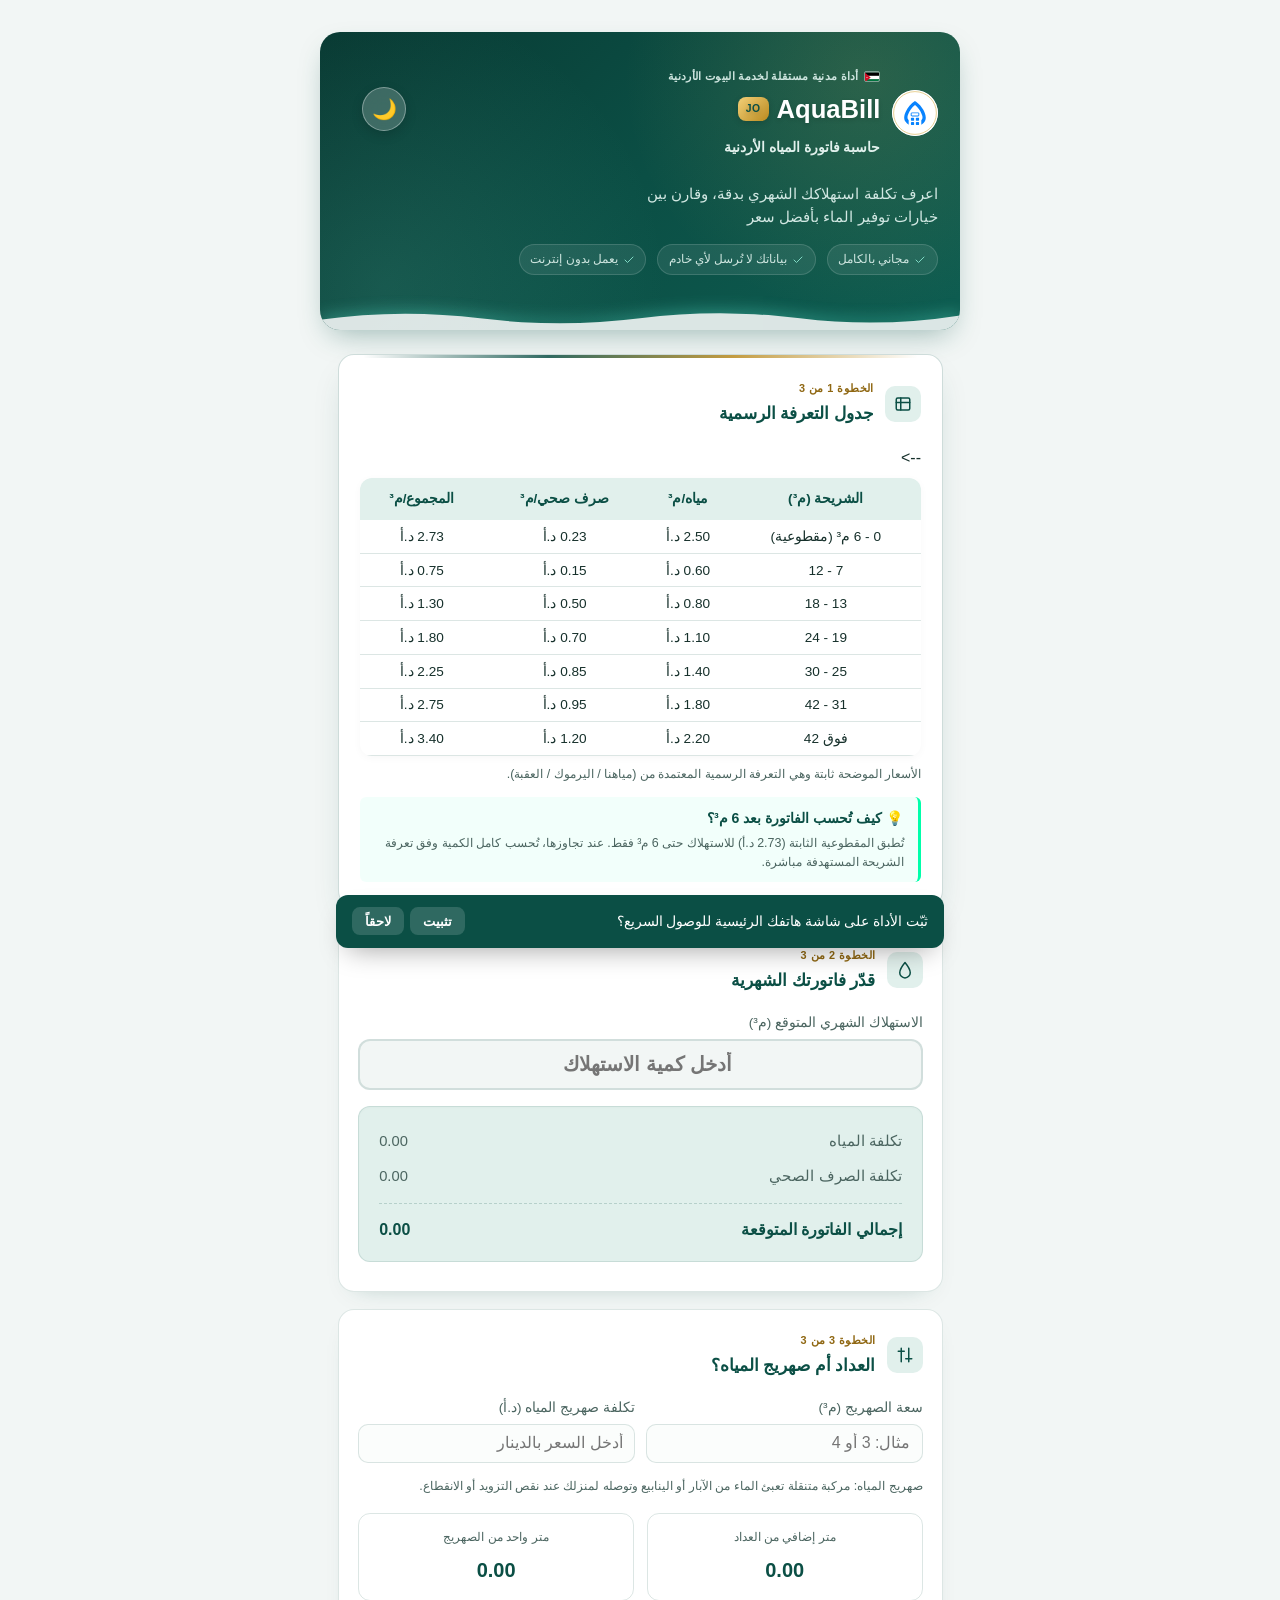
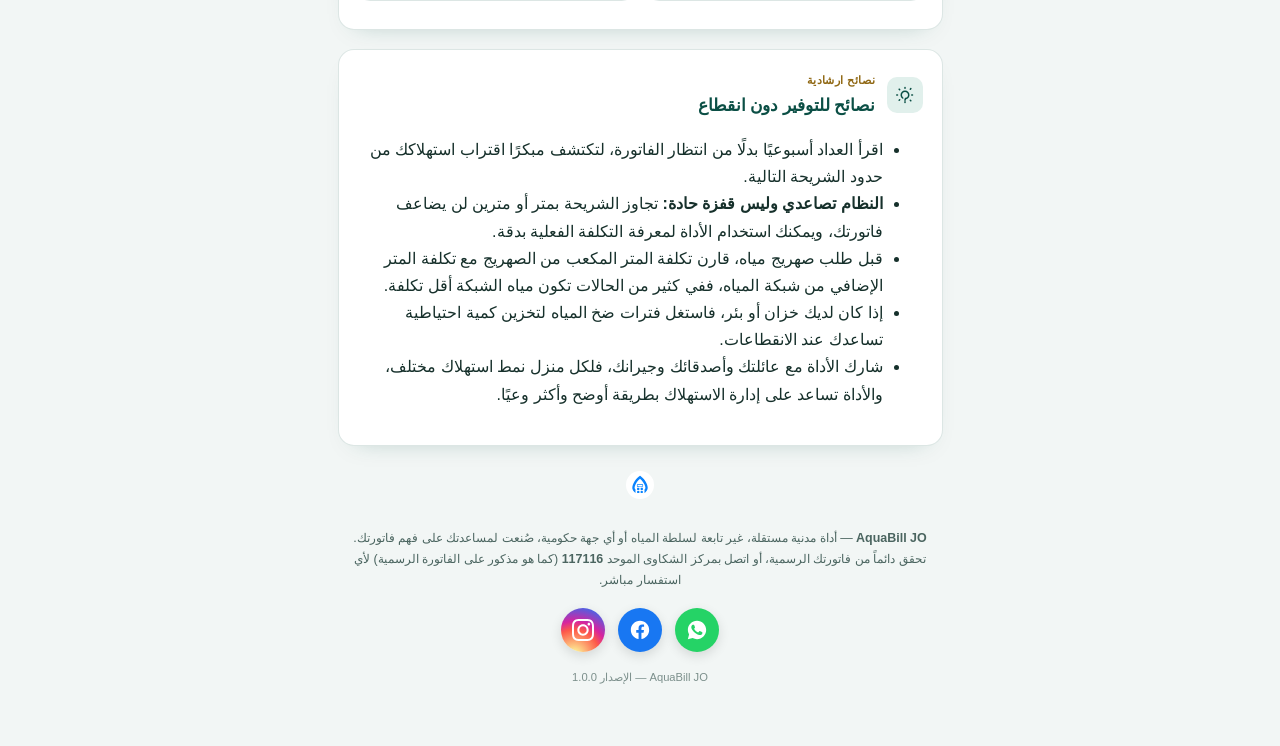
==== index.html @ 8050d197 "Update index.html" ====
<!DOCTYPE html>
<html lang="ar-JO" dir="rtl">
<head>

  <!-- ===================== الترميز والعرض الأساسي ===================== -->
  <meta charset="UTF-8">
  <meta name="viewport" content="width=device-width, initial-scale=1.0, viewport-fit=cover">
  <meta name="robots" content="index, follow">
  <meta name="author" content="Ahmad Albetar">
  <meta name="application-name" content="AquaBill JO">

  <!-- ============================================================
       رؤوس أمان عبر Meta (أقصى ما يمكن تطبيقه على استضافة ثابتة بلا خادم
       مثل GitHub Pages، التي لا تدعم رؤوس HTTP مخصصة إطلاقاً).
       ⚠️ ملاحظة صادقة: X-Frame-Options وX-Content-Type-Options وStrict-
       Transport-Security لا يمكن ضبطها إطلاقاً عبر وسم Meta بأي متصفح —
       تتجاهلها المتصفحات كلياً إن وُضعت هنا، وتتطلب رأس HTTP حقيقي من
       الخادم. راجعوا SECURITY.md لبديل Netlify (ملف _headers) إن أردتم
       هذه الحماية الإضافية. -->
  <meta http-equiv="Content-Security-Policy" content="default-src 'self'; script-src 'self' 'unsafe-inline'; style-src 'self' 'unsafe-inline' https://fonts.googleapis.com; font-src https://fonts.gstatic.com; img-src 'self' data:; connect-src 'self'; base-uri 'self'; form-action 'self'; object-src 'none';">
  <meta name="referrer" content="strict-origin-when-cross-origin">

  <!-- ملف الإعدادات المركزي (اسم التطبيق، الإصدار، جدول التعرفة، مفاتيح التخزين).
       يُحمَّل مبكراً وبشكل غير مؤجل (بدون defer) لأنه صغير جداً، ولأن سكربت
       منع الوميض أدناه يحتاجه فوراً قبل رسم الصفحة. -->
  <script src="config.js"></script>

  <!-- تطبيق فوري للوضع الفاتح/الداكن المحفوظ مسبقاً (إن وُجد) قبل رسم الصفحة،
       لتفادي "وميض" ظهور الوضع الافتراضي ثم تبديله. لا علاقة له بالحسابات. -->
  <script>
    (function () {
      try {
        var raw = localStorage.getItem(APP_CONFIG.storageKeys.settings);
        var settings = raw ? JSON.parse(raw) : null;
        if (settings && (settings.theme === 'dark' || settings.theme === 'light')) {
          document.documentElement.setAttribute('data-theme', settings.theme);
        }
      } catch (e) { /* يُتجاهل بصمت — لن يمنع عرض الصفحة بالوضع الافتراضي */ }
    })();
  </script>

  <!-- ===================== العنوان والوصف ===================== -->
  <title>AquaBill JO — حاسبة فاتورة المياه الأردنية</title>
  <meta name="description" content="AquaBill JO: أداة مستقلة لحساب فاتورة المياه الأردنية بدقة، ومقارنة العداد بصهريج المياه، مع نصائح لتوفير المال دون انقطاع.">

  <!-- ============================================================
       ✅ رابط الموقع مضبوط على: https://ahmad-albetar.github.io/AquaBill-JO/
       (Canonical وOpen Graph وTwitter Card وJSON-LD — 5 مواضع، كلها محدَّثة).
       إن غيّرتم اسم المستودع على GitHub مستقبلاً، حدّثوا هذا الرابط بكل
       المواضع الخمسة ليطابق الرابط الفعلي الجديد.
       ============================================================ -->

  <!-- ===================== رابط أساسي (Canonical) ===================== -->
  <link rel="canonical" href="https://ahmad-albetar.github.io/AquaBill-JO/">

  <!-- ===================== Open Graph (فيسبوك / واتساب / تيليجرام) ===================== -->
  <meta property="og:type" content="website">
  <meta property="og:site_name" content="AquaBill JO">
  <meta property="og:title" content="AquaBill JO — حاسبة فاتورة المياه الأردنية">
  <meta property="og:description" content="احسب فاتورة المياه بدقة، وقارن العداد بصهريج المياه، بأداة مجانية ومستقلة تعمل من هاتفك مباشرة.">
  <meta property="og:url" content="https://ahmad-albetar.github.io/AquaBill-JO/">
  <meta property="og:image" content="https://ahmad-albetar.github.io/AquaBill-JO/images/og-image.png">
  <meta property="og:image:width" content="1200">
  <meta property="og:image:height" content="630">
  <meta property="og:locale" content="ar_AR">

  <!-- ===================== Twitter Card ===================== -->
  <meta name="twitter:card" content="summary_large_image">
  <meta name="twitter:title" content="AquaBill JO — حاسبة فاتورة المياه الأردنية">
  <meta name="twitter:description" content="احسب فاتورة المياه بدقة، وقارن العداد بصهريج المياه، بأداة مجانية ومستقلة تعمل من هاتفك مباشرة.">
  <meta name="twitter:image" content="https://ahmad-albetar.github.io/AquaBill-JO/images/og-image.png">

  <!-- ===================== أيقونات المتصفح (Favicon) ===================== -->
  <link rel="icon" type="image/x-icon" href="favicon.ico">
  <link rel="icon" type="image/svg+xml" href="images/favicon.svg">
  <link rel="icon" type="image/png" sizes="32x32" href="images/favicon-32.png">
  <link rel="icon" type="image/png" sizes="16x16" href="images/favicon-16.png">
  <link rel="apple-touch-icon" sizes="180x180" href="images/apple-touch-icon.png">

  <!-- ===================== إعدادات تطبيق الويب التقدمي (PWA) ===================== -->
  <link rel="manifest" href="manifest.webmanifest">
  <meta name="theme-color" content="#0B4F45">
  <meta name="mobile-web-app-capable" content="yes">
  <meta name="apple-mobile-web-app-capable" content="yes">
  <meta name="apple-mobile-web-app-status-bar-style" content="black-translucent">
  <meta name="apple-mobile-web-app-title" content="AquaBill JO">

  <!-- ===================== الخطوط (Google Fonts: Tajawal) ===================== -->
  <link rel="preconnect" href="https://fonts.googleapis.com">
  <link rel="preconnect" href="https://fonts.gstatic.com" crossorigin>
  <link href="https://fonts.googleapis.com/css2?family=Tajawal:wght@400;500;700;900&display=swap" rel="stylesheet">

  <!-- ===================== ملف الأنماط ===================== -->
  <link rel="stylesheet" href="style.css">

  <!-- ===================== بيانات منظّمة (JSON-LD) لمحركات البحث ===================== -->
  <script type="application/ld+json">
  {
    "@context": "https://schema.org",
    "@type": "WebApplication",
    "name": "AquaBill JO",
    "alternateName": "حاسبة فاتورة المياه الأردنية",
    "description": "أداة مدنية مستقلة تساعدك على حساب فاتورة المياه الأردنية بدقة حسب نظام الشرائح الرسمي، ومقارنة العداد بصهريج المياه.",
    "applicationCategory": "UtilitiesApplication",
    "operatingSystem": "Any (Web/PWA)",
    "url": "https://ahmad-albetar.github.io/AquaBill-JO/",
    "inLanguage": "ar",
    "isAccessibleForFree": true,
    "offers": {
      "@type": "Offer",
      "price": "0",
      "priceCurrency": "JOD"
    }
  }
  </script>
</head>
<body>
<a class="skip-link" href="#mainContent">تخطَّ إلى المحتوى الرئيسي</a>
<!-- شريط تقدّم رفيع يعكس موضعك الحالي بالصفحة أثناء التمرير صعوداً ونزولاً -->
<div class="scroll-progress" id="scrollProgress" aria-hidden="true"></div>
<div class="wrap">

  <!-- ===================== الترويسة: الشعار والعنوان ===================== -->
  <header>
    <div class="brandrow">
      <!-- الشعار كـ SVG مضمّن (نفس التصميم متوفر كملف صورة بـ images/logo.png لأي استخدام خارج الصفحة).
           svg متداخل يحافظ على النسب الأصلية للشعار الجديد (قطرة + آلة حاسبة) بدقة كاملة. -->
<svg class="logomark" style="background-color: #ffffff !important; border-radius: 50%;" viewBox="0 0 512 512" xmlns="http://www.w3.org/2000/svg" role="img" aria-label="شعار AquaBill JO">      <circle cx="256" cy="256" r="256" fill="#fff"/>
      <circle cx="256" cy="256" r="238" fill="#fff" stroke="#D4A93B" stroke-width="6"/>
        <svg x="106" y="106" width="300" height="300" viewBox="-138 64 700 700" preserveAspectRatio="xMidYMid meet">
          <path fill="#0883fe" d="M211.05026,99.50412c4.71069,0.5799 32.49468,21.3064 38.22433,25.67192c73.44513,55.63467 134.27863,126.18777 178.50469,207.01902c30.86755,55.26016 62.38061,132.37088 63.94906,196.37863c0.37878,20.25116 -2.2033,40.44897 -7.66087,59.94791c-12.48893,43.58054 -39.30731,77.03016 -73.10903,106.27057c-10.21627,8.83454 -23.72416,19.55763 -35.54089,26.09817c0.55483,-12.11015 0.11737,-28.36549 0.12804,-40.82241l0.016,-79.0094c33.75371,-36.4905 38.26701,-68.57439 25.10055,-116.51885c-23.18,-84.39815 -72.89564,-163.86794 -131.92595,-227.90557c-16.25001,-17.63067 -37.04532,-33.89775 -56.13882,-48.47795c-1.24836,-0.16858 -5.66563,3.17265 -6.81796,4.03369c-76.16324,57.16204 -132.13828,140.97976 -167.54367,228.50787c-17.8302,44.08202 -35.40592,99.23388 -5.4357,141.89149c4.63973,6.60457 10.13358,11.97678 14.77812,18.36262l0.41292,0.5815l-0.02134,118.97823c-34.19971,-20.67261 -64.31397,-49.87568 -86.03649,-83.3093c-55.41861,-85.29921 -25.10962,-185.77611 15.97206,-270.40953c51.49855,-106.09132 132.74699,-203.83251 233.14494,-267.28863z M132.49753,398.57203c7.68328,-0.41185 20.72436,0.20112 28.87871,0.24114l60.8239,0.06242c13.11311,-0.01921 26.49829,-0.14884 39.62207,-0.17658c25.8421,-0.05442 61.59105,-6.21939 61.87914,31.03186c0.05335,6.8217 0.18139,13.77836 0.06402,20.623c-0.2454,14.53752 2.35801,31.6411 -8.50911,43.21777c-6.6099,6.93533 -15.071,8.38108 -24.10827,8.42376c-10.00288,0.38945 -22.25707,-0.00533 -32.52669,-0.02667h-64.21367l-40.54767,0.24007c-13.77943,0.10136 -31.87317,2.05926 -43.17455,-7.39946c-12.60043,-10.86713 -10.25788,-29.44847 -10.35338,-44.16737c-0.17712,-27.46604 -2.47111,-50.16963 32.16552,-52.06991zM190.71908,478.36192l72.08474,-0.09603c9.90685,-0.05335 19.84571,0.18139 29.73655,-0.09603c8.11967,-0.2294 8.14634,-9.46939 8.07166,-15.40176l-0.3521,-21.67557c-0.04268,-5.65549 1.13633,-12.72793 -2.52873,-17.39007c-6.1511,-3.2484 -55.55198,-1.63674 -64.95735,-1.61433l-62.73218,0.18139c-7.69021,0.00373 -38.06215,-0.64765 -43.63975,1.18541c-1.29317,1.66608 -1.73917,3.28788 -2.01978,5.37221c-1.155,8.58434 -0.07309,18.31514 -0.03734,27.02164c0.02081,4.94009 -0.5687,10.11491 -0.06882,15.00698c0.18085,1.76584 0.5703,4.08651 2.12541,5.16949c5.30233,3.69173 53.88964,2.31533 64.3177,2.33667z M258.82401,534.60743c8.14634,-0.31476 17.53571,0.29342 25.81543,0.37878c6.09242,0.05868 13.54523,0.13871 19.52562,0.96028c2.82748,0.38945 5.48958,1.55778 7.57551,3.50501c4.89207,4.58265 5.5536,8.88789 5.68697,15.34308c0.18139,8.81854 0.24007,17.78112 0.16005,26.61566c-0.41612,7.01535 0.73621,14.87361 -0.85891,21.76093c-2.67277,11.52332 -13.27849,12.92105 -22.80656,13.10777l-29.3151,-0.12804c-5.45757,-0.02134 -11.73138,0.28275 -17.03423,-0.57083c-6.7166,-1.20568 -12.56895,-7.78891 -12.82502,-14.64955c-0.60284,-15.95659 -0.94961,-32.67607 0.02667,-48.58998c0.90159,-14.59086 11.60334,-17.02356 24.04959,-17.7331z M251.21649,647.64262c15.63116,-1.02963 34.93272,-0.24007 50.60656,0.30409c20.74197,1.4991 15.7432,30.36073 16.13798,44.50347c0.48014,17.18895 1.92589,33.70036 -19.07749,35.87165c-4.88674,0.26674 -11.1392,-0.02134 -16.24467,0.03734c-11.1392,-0.03201 -45.96522,3.9478 -47.65104,-13.40119c-1.31238,-13.48655 -1.0403,-39.07257 0.1067,-53.43404c0.61884,-7.7729 8.75985,-12.83036 16.12197,-13.88133z M150.90763,535.21027c18.92011,-0.90693 38.91893,-2.83281 38.35397,22.56649c-0.50788,14.27611 1.05524,31.47572 -0.73034,45.40506c-1.78878,13.95068 -23.04503,13.5559 -33.13327,12.93706c-3.61597,-0.22406 -7.37599,-0.05335 -10.94128,-0.08536c-8.1234,0.05868 -27.98458,1.48843 -33.07672,-4.73203c-8.76732,-12.63297 -4.19641,-34.72999 -5.32313,-48.96875c-2.65143,-33.50831 21.43763,-26.46095 44.85077,-27.12247z M123.79316,647.71731c14.60954,-1.29637 33.29811,-0.05335 48.03675,0.04268c20.16847,0.33076 18.28366,22.85458 17.51864,37.16803c-0.96508,18.05853 5.94304,38.83251 -16.8139,43.08439c-11.04478,0.15471 -22.09062,0.21873 -33.13647,0.19206c-23.08504,0.00533 -33.88815,0.58684 -32.91294,-27.75732c0.12003,-11.85941 -0.55109,-23.80418 0.3537,-35.64225c0.80396,-10.50969 6.78969,-15.49779 16.95421,-17.08758z"/>
        </svg>
      </svg>
      <div class="brandtext">
        <div class="eyebrow">
          <!-- شريحة صغيرة بألوان العلم الأردني (تصميمي وليس شعاراً رسمياً) لتوضيح الهوية دون انتحال صفة حكومية -->
          <span class="flagchip" aria-hidden="true">
            <svg viewBox="0 0 16 11" width="16" height="11">
              <rect width="16" height="11" fill="#fff"/>
              <rect width="16" height="3.67" y="0" fill="#000"/>
              <rect width="16" height="3.67" y="3.67" fill="#fff"/>
              <rect width="16" height="3.67" y="7.33" fill="#00733E"/>
              <path d="M0 0 L6.5 5.5 L0 11 Z" fill="#CE1126"/>
              <!-- النجمة السباعية (7 رؤوس) داخل المثلث الأحمر -->
              <g transform="translate(2.3,5.5) scale(0.052)">
                <path fill="#fff" d="M0.0,-19.0 L3.5,-7.2 L14.9,-11.8 L7.8,-1.8 L18.5,4.2 L6.3,5.0 L8.2,17.1 L0.0,8.0 L-8.2,17.1 L-6.3,5.0 L-18.5,4.2 L-7.8,-1.8 L-14.9,-11.8 L-3.5,-7.2 Z"/>
              </g>
            </svg>
          </span>
          أداة مدنية مستقلة لخدمة البيوت الأردنية
        </div>
        <h1>AquaBill <span class="jo-badge">JO</span></h1>
        <div class="brand-tagline-ar">حاسبة فاتورة المياه الأردنية</div>
      </div>

      <!-- زر تبديل الوضع الفاتح/الداكن يدوياً؛ منطق الحفظ والتبديل في script.js -->
    <button type="button" class="btn-theme-toggle" id="themeToggle" onclick="toggleTheme()" aria-label="تبديل الوضع">
  <span class="theme-icon">🌙</span>
</button>
    </div>
    <p>اعرف تكلفة استهلاكك الشهري بدقة، وقارن بين خيارات توفير الماء بأفضل سعر</p>

    <!-- شارات ثقة قصيرة: تعزّز مصداقية أداة مستقلة (لا جهة رسمية خلفها) بحقائق فعلية بدل شعارات -->
    <ul class="trust-badges">
      <li><svg viewBox="0 0 24 24" fill="none" stroke="currentColor" stroke-width="2" stroke-linecap="round" stroke-linejoin="round"><path d="M20 6L9 17l-5-5"/></svg>مجاني بالكامل</li>
      <li><svg viewBox="0 0 24 24" fill="none" stroke="currentColor" stroke-width="2" stroke-linecap="round" stroke-linejoin="round"><path d="M20 6L9 17l-5-5"/></svg>بياناتك لا تُرسل لأي خادم</li>
      <li><svg viewBox="0 0 24 24" fill="none" stroke="currentColor" stroke-width="2" stroke-linecap="round" stroke-linejoin="round"><path d="M20 6L9 17l-5-5"/></svg>يعمل بدون إنترنت</li>
    </ul>

    <!-- موجة SVG فاصلة تصل بصرياً بين الترويسة وخلفية الصفحة -->
    <svg class="wave" viewBox="0 0 640 34" preserveAspectRatio="none" xmlns="http://www.w3.org/2000/svg">
      <path d="M0 18 Q 80 2 160 16 T 320 16 T 480 16 T 640 12 V34 H0 Z" fill="#F2F6F5"/>
    </svg>
  </header>




  
  <!-- ===================== المحتوى الرئيسي: 4 خطوات ===================== -->
  <main id="mainContent">




<!-- ---------- الخطوة 1: جدول التعرفة الرسمي ---------- -->
    <!-- <div class="card fade-in">
      <h2>
        <span class="icn">
          <svg viewBox="0 0 24 24" fill="none" stroke="currentColor" stroke-width="2" stroke-linecap="round" stroke-linejoin="round"><rect x="3" y="4" width="18" height="16" rx="2"/><path d="M3 10h18M9 4v16"/></svg>
        </span>
        <span class="titlewrap">
          <span class="eyebrow2">الخطوة 1 من 3</span>
          <span class="titletext">جدول التعرفة الرسمية</span>
        </span>
      </h2>
      
      <table class="tariff" id="tariffTable">
        <thead>
          <tr>
            <th scope="col">الشريحة (م³)</th>
            <th scope="col">مياه/م³</th>
            <th scope="col">صرف صحي/م³</th>
          </tr>
        </thead>
        <tbody>
          <tr><td>0-6 (مقطوعية)</td><td>2.50 د</td><td>0.23 د</td></tr>
          <tr><td>7-12</td><td>0.60 د</td><td>0.15 د</td></tr>
          <tr><td>13-18</td><td>0.80 د</td><td>0.50 د</td></tr>
          <tr><td>19-24</td><td>1.10 د</td><td>0.70 د</td></tr>
          <tr><td>25-30</td><td>1.40 د</td><td>0.85 د</td></tr>
          <tr><td>31-42</td><td>1.80 د</td><td>0.95 د</td></tr>
          <tr><td>فوق 42</td><td>2.20 د</td><td>1.20 د</td></tr>
        </tbody>
      </table>
      
      <p class="hint">الأسعار الموضحة ثابتة وهي التعرفة الرسمية المعتمدة من (مياهنا / اليرموك / العقبة).</p> -->
      <!-- صندوق التلميح الإرشادي بعد إزالة التعليقات وإسناد الكلاس الصح -->
      <!-- <div class="hint-box">
        <strong>💡 كيف تُحسب الفاتورة بعد 6 م³؟</strong>
        <p class="hint">
          تُطبق المقطوعية الثابتة (2.73 د.أ) للاستهلاك حتى 6 م³ فقط. عند تجاوزها، تُحسب كامل الكمية وفق تعرفة الشريحة المستهدفة مباشرة.
        </p>
      </div>
    </div>
     -->
    <!-- ---------- الخطوة 1: جدول التعرفة الرسمي ---------- -->
 <div class="card fade-in"> 
  <h2>
    <span class="icn">
      <svg viewBox="0 0 24 24" fill="none" stroke="currentColor" stroke-width="2" stroke-linecap="round" stroke-linejoin="round"><rect x="3" y="4" width="18" height="16" rx="2"/><path d="M3 10h18M9 4v16"/></svg>
    </span>
    <span class="titlewrap">
      <span class="eyebrow2">الخطوة 1 من 3</span>
      <span class="titletext">جدول التعرفة الرسمية</span>
    </span>
  </h2> -->
<table class="tariff" id="tariffTable">
  <thead>
    <tr>
      <th scope="col">الشريحة (م³)</th>
      <th scope="col">مياه/م³</th>
      <th scope="col">صرف صحي/م³</th>
      <th scope="col">المجموع/م³</th>
    </tr>
  </thead>
  <tbody>
    <tr>
      <td>0 - 6 م³ (مقطوعية)</td>
      <td>2.50 د.أ</td>
      <td>0.23 د.أ</td>
      <td>2.73 د.أ</td>
    </tr>
    <tr>
      <td>7 - 12</td>
      <td>0.60 د.أ</td>
      <td>0.15 د.أ</td>
      <td>0.75 د.أ</td>
    </tr>
    <tr>
      <td>13 - 18</td>
      <td>0.80 د.أ</td>
      <td>0.50 د.أ</td>
      <td>1.30 د.أ</td>
    </tr>
    <tr>
      <td>19 - 24</td>
      <td>1.10 د.أ</td>
      <td>0.70 د.أ</td>
      <td>1.80 د.أ</td>
    </tr>
    <tr>
      <td>25 - 30</td>
      <td>1.40 د.أ</td>
      <td>0.85 د.أ</td>
      <td>2.25 د.أ</td>
    </tr>
    <tr>
      <td>31 - 42</td>
      <td>1.80 د.أ</td>
      <td>0.95 د.أ</td>
      <td>2.75 د.أ</td>
    </tr>
    <tr>
      <td>فوق 42</td>
      <td>2.20 د.أ</td>
      <td>1.20 د.أ</td>
      <td>3.40 د.أ</td>
    </tr>
  </tbody>
</table> 
  <!-- <table class="tariff" id="tariffTable">
    <thead>
      <tr>
        <th scope="col">الشريحة (م³)</th>
        <th scope="col">مياه/م³</th>
        <th scope="col">صرف صحي/م³</th>
      </tr>
    </thead>
    <tbody>
      <tr><td>0-6 (مقطوعية)</td><td>2.50 د</td><td>0.23 د</td></tr>
      <tr><td>7-12</td><td>0.60 د</td><td>0.15 د</td></tr>
      <tr><td>13-18</td><td>0.80 د</td><td>0.50 د</td></tr>
      <tr><td>19-24</td><td>1.10 د</td><td>0.70 د</td></tr>
      <tr><td>25-30</td><td>1.40 د</td><td>0.85 د</td></tr>
      <tr><td>31-42</td><td>1.80 د</td><td>0.95 د</td></tr>
      <tr><td>فوق 42</td><td>2.20 د</td><td>1.20 د</td></tr>
    <!-- </tbody>
  </table> -->
   <p class="hint">الأسعار الموضحة ثابتة وهي التعرفة الرسمية المعتمدة من (مياهنا / اليرموك / العقبة).</p> 
      <div class="hint-box" style="background: rgba(0,255,170,0.05); border-right: 3px solid #00ffaa; padding: 10px 14px; border-radius: 6px; margin-top: 12px; font-size: 0.88rem;"> 
  <strong>💡 كيف تُحسب الفاتورة بعد 6 م³؟</strong>
  <p class="hint"> تُطبق المقطوعية الثابتة (2.73 د.أ) للاستهلاك حتى 6 م³ فقط. عند تجاوزها، تُحسب كامل الكمية وفق تعرفة الشريحة المستهدفة مباشرة.
  </p> 
</div>
      </div>






    <!-- ---------- الخطوة 2: حاسبة الفاتورة الشهرية ---------- -->
    <div class="card fade-in">
      <h2>
        <span class="icn">
          <svg viewBox="0 0 24 24" fill="none" stroke="currentColor" stroke-width="2" stroke-linecap="round" stroke-linejoin="round"><path d="M12 2C12 2 5 10.5 5 15.5A7 7 0 0019 15.5C19 10.5 12 2 12 2Z"/></svg>
        </span>
        <span class="titlewrap">
          <span class="eyebrow2">الخطوة 2 من 3</span>
          <span class="titletext">قدّر فاتورتك الشهرية</span>
        </span>
      </h2>
    <label for="consumption">الاستهلاك الشهري المتوقع (م³)</label>
      <input type="number" 
       id="consumption" 
       min="0" 
       max="500" 
       step="0.5" 
       placeholder="أدخل كمية الاستهلاك" 
       inputmode="decimal" 
       onkeydown="if(['-', 'e', 'E', '+'].includes(event.key)) event.preventDefault();"
       oninput="calcAll()">
<!-- <input type="number" id="consumption" min="0" step="0.5" placeholder="أدخل كمية الاستهلاك" inputmode="decimal" oninput="calcAll()"> -->
<div id="consumption-warning" class="warning-badge" role="alert">
  <span class="warning-icon">⚠️</span>
  هذا رقم كبير جداً للإستهلاك خلال الشهر
</div>
<div class="result" aria-live="polite">
  <!-- 🔴 1. التعديل هنا: استبدال 2.50 د بـ - -->
  <div class="line"><span>تكلفة المياه</span><span id="waterOut">0.00</span></div>
  <!-- 🔴 2. التعديل هنا: استبدال 0.23 د بـ - -->
  <div class="line"><span>تكلفة الصرف الصحي</span><span id="sewageOut">0.00</span></div>
  <div class="total">
    <span>إجمالي الفاتورة المتوقعة</span>
    <div>
      <!-- 🔴 3. التعديل هنا: استبدال 2.73 د.أ بـ - -->
      <span id="totalOut">0.00</span>
      <!-- 🔴 4. التعديل هنا: إضافة style="display: none;" لملاحظة المقطوعية لإخفائها افتراضياً -->
      <small id="flatFeeHint" style="display: none; font-size: 0.8em; opacity: 0.85; margin-right: 4px;">(رسوم المقطوعية)</small>
    </div>
  </div>
</div>
      <div id="statusBadge" role="status" aria-live="polite"></div>
<p class="hint" id="marginalHint"></p>
</div>



    
    <!-- ---------- الخطوة 3: مقارنة العداد بصهريج المياه ---------- -->
    <div class="card fade-in">
      <h2>
        <span class="icn">
          <svg viewBox="0 0 24 24" fill="none" stroke="currentColor" stroke-width="2" stroke-linecap="round" stroke-linejoin="round"><path d="M7 3v18M17 3v18M3 7h8M13 17h8"/></svg>
        </span>
        <span class="titlewrap">
          <span class="eyebrow2">الخطوة 3 من 3</span>
          <span class="titletext">العداد أم صهريج المياه؟</span>
        </span>
      </h2>
      <div class="row">
            <div>
          <label for="tankerQty">سعة الصهريج (م³)</label>
              <input type="number" 
       id="tankerQty" 
       min="1" 
       max="100" 
       step="0.5" 
       placeholder="مثال: 3 أو 4" 
       inputmode="decimal" 
       onkeydown="if(['-', 'e', 'E', '+'].includes(event.key)) event.preventDefault();" 
       oninput="calcAll()">
          <!-- <input type="number" id="tankerQty" min="1" step="0.5" placeholder="مثال: 3 أو 4" inputmode="decimal" oninput="calcAll()"> -->
            </div>
     <div>
          <label for="tankerPrice">تكلفة صهريج المياه (د.أ)</label>
       <input type="number" 
       id="tankerPrice" 
       min="0" 
       max="500" 
       step="0.5" 
       placeholder="أدخل السعر بالدينار" 
       inputmode="decimal" 
       onkeydown="if(['-', 'e', 'E', '+'].includes(event.key)) event.preventDefault();" 
       oninput="calcAll()">
          <!-- <input type="number" id="tankerPrice" min="0" step="0.5" placeholder="أدخل السعر بالدينار" inputmode="decimal" oninput="calcAll()"> -->
     </div>
      </div>
      <p class="hint">صهريج المياه: مركبة متنقلة تعبئ الماء من الآبار أو الينابيع وتوصله لمنزلك عند نقص التزويد أو الانقطاع.</p>
      <div class="compare">
        <div class="box" id="boxNetwork">
          <div class="lbl">متر إضافي من العداد</div>
          <div class="val" id="networkMarginal">0.00</div>
        </div>
        <div class="box" id="boxTanker">
          <div class="lbl">متر واحد من الصهريج</div>
          <div class="val" id="tankerMarginal">0.00</div>
        </div>
      </div>
      <p class="hint" id="recommendHint"></p>
    </div>


    
    
   <!-- ---------- نصائح للتوفير دون انقطاع ---------- -->
<div class="card fade-in">
  <h2>
    <span class="icn">
      <svg viewBox="0 0 24 24" fill="none" stroke="currentColor" stroke-width="2" stroke-linecap="round" stroke-linejoin="round">
        <path d="M12 2v1" /><path d="M12 21v1" /><path d="M4.22 4.22l.71.71" /><path d="M19.07 19.07l.71.71" /><path d="M1 12h1" /><path d="M21 12h1" /><path d="M4.22 19.07l.71-.71" /><path d="M19.07 4.22l.71-.71" /><path d="M9 16a5 5 0 1 1 6 0 3 3 0 0 0-3 3" />
      </svg>
    </span>
    <span class="titlewrap">
      <span class="eyebrow2">نصائح ارشادية</span>
      <span class="titletext">نصائح للتوفير دون انقطاع</span>
    </span>
  </h2>

  <ul class="tips-list">
    <li> اقرأ العداد أسبوعيًا بدلًا من انتظار الفاتورة، لتكتشف مبكرًا اقتراب استهلاكك من حدود الشريحة التالية.</li>
    <li><strong>النظام تصاعدي وليس قفزة حادة:</strong> تجاوز الشريحة بمتر أو مترين لن يضاعف فاتورتك، ويمكنك استخدام الأداة لمعرفة التكلفة الفعلية بدقة.</li>
    <li> قبل طلب صهريج مياه، قارن تكلفة المتر المكعب من الصهريج مع تكلفة المتر الإضافي من شبكة المياه، ففي كثير من الحالات تكون مياه الشبكة أقل تكلفة.</li>
    <li> إذا كان لديك خزان أو بئر، فاستغل فترات ضخ المياه لتخزين كمية احتياطية تساعدك عند الانقطاعات.</li>
    <li> شارك الأداة مع عائلتك وأصدقائك وجيرانك، فلكل منزل نمط استهلاك مختلف، والأداة تساعد على إدارة الاستهلاك بطريقة أوضح وأكثر وعيًا.</li>
  </ul>
</div>

  </main>

  <!-- ===================== التذييل: إخلاء المسؤولية والمشاركة ===================== -->
  <footer>
    <svg class="footer-logo" width="28" height="28" viewBox="0 0 512 512">
      <circle cx="256" cy="256" r="256" fill="#ffffff"/>
      <svg x="80" y="70" width="352" height="352" viewBox="-138 64 700 700" preserveAspectRatio="xMidYMid meet">
        <path fill="#0883fe" d="M211.05026,99.50412c4.71069,0.5799 32.49468,21.3064 38.22433,25.67192c73.44513,55.63467 134.27863,126.18777 178.50469,207.01902c30.86755,55.26016 62.38061,132.37088 63.94906,196.37863c0.37878,20.25116 -2.2033,40.44897 -7.66087,59.94791c-12.48893,43.58054 -39.30731,77.03016 -73.10903,106.27057c-10.21627,8.83454 -23.72416,19.55763 -35.54089,26.09817c0.55483,-12.11015 0.11737,-28.36549 0.12804,-40.82241l0.016,-79.0094c33.75371,-36.4905 38.26701,-68.57439 25.10055,-116.51885c-23.18,-84.39815 -72.89564,-163.86794 -131.92595,-227.90557c-16.25001,-17.63067 -37.04532,-33.89775 -56.13882,-48.47795c-1.24836,-0.16858 -5.66563,3.17265 -6.81796,4.03369c-76.16324,57.16204 -132.13828,140.97976 -167.54367,228.50787c-17.8302,44.08202 -35.40592,99.23388 -5.4357,141.89149c4.63973,6.60457 10.13358,11.97678 14.77812,18.36262l0.41292,0.5815l-0.02134,118.97823c-34.19971,-20.67261 -64.31397,-49.87568 -86.03649,-83.3093c-55.41861,-85.29921 -25.10962,-185.77611 15.97206,-270.40953c51.49855,-106.09132 132.74699,-203.83251 233.14494,-267.28863z M132.49753,398.57203c7.68328,-0.41185 20.72436,0.20112 28.87871,0.24114l60.8239,0.06242c13.11311,-0.01921 26.49829,-0.14884 39.62207,-0.17658c25.8421,-0.05442 61.59105,-6.21939 61.87914,31.03186c0.05335,6.8217 0.18139,13.77836 0.06402,20.623c-0.2454,14.53752 2.35801,31.6411 -8.50911,43.21777c-6.6099,6.93533 -15.071,8.38108 -24.10827,8.42376c-10.00288,0.38945 -22.25707,-0.00533 -32.52669,-0.02667h-64.21367l-40.54767,0.24007c-13.77943,0.10136 -31.87317,2.05926 -43.17455,-7.39946c-12.60043,-10.86713 -10.25788,-29.44847 -10.35338,-44.16737c-0.17712,-27.46604 -2.47111,-50.16963 32.16552,-52.06991zM190.71908,478.36192l72.08474,-0.09603c9.90685,-0.05335 19.84571,0.18139 29.73655,-0.09603c8.11967,-0.2294 8.14634,-9.46939 8.07166,-15.40176l-0.3521,-21.67557c-0.04268,-5.65549 1.13633,-12.72793 -2.52873,-17.39007c-6.1511,-3.2484 -55.55198,-1.63674 -64.95735,-1.61433l-62.73218,0.18139c-7.69021,0.00373 -38.06215,-0.64765 -43.63975,1.18541c-1.29317,1.66608 -1.73917,3.28788 -2.01978,5.37221c-1.155,8.58434 -0.07309,18.31514 -0.03734,27.02164c0.02081,4.94009 -0.5687,10.11491 -0.06882,15.00698c0.18085,1.76584 0.5703,4.08651 2.12541,5.16949c5.30233,3.69173 53.88964,2.31533 64.3177,2.33667z M258.82401,534.60743c8.14634,-0.31476 17.53571,0.29342 25.81543,0.37878c6.09242,0.05868 13.54523,0.13871 19.52562,0.96028c2.82748,0.38945 5.48958,1.55778 7.57551,3.50501c4.89207,4.58265 5.5536,8.88789 5.68697,15.34308c0.18139,8.81854 0.24007,17.78112 0.16005,26.61566c-0.41612,7.01535 0.73621,14.87361 -0.85891,21.76093c-2.67277,11.52332 -13.27849,12.92105 -22.80656,13.10777l-29.3151,-0.12804c-5.45757,-0.02134 -11.73138,0.28275 -17.03423,-0.57083c-6.7166,-1.20568 -12.56895,-7.78891 -12.82502,-14.64955c-0.60284,-15.95659 -0.94961,-32.67607 0.02667,-48.58998c0.90159,-14.59086 11.60334,-17.02356 24.04959,-17.7331z M251.21649,647.64262c15.63116,-1.02963 34.93272,-0.24007 50.60656,0.30409c20.74197,1.4991 15.7432,30.36073 16.13798,44.50347c0.48014,17.18895 1.92589,33.70036 -19.07749,35.87165c-4.88674,0.26674 -11.1392,-0.02134 -16.24467,0.03734c-11.1392,-0.03201 -45.96522,3.9478 -47.65104,-13.40119c-1.31238,-13.48655 -1.0403,-39.07257 0.1067,-53.43404c0.61884,-7.7729 8.75985,-12.83036 16.12197,-13.88133z M150.90763,535.21027c18.92011,-0.90693 38.91893,-2.83281 38.35397,22.56649c-0.50788,14.27611 1.05524,31.47572 -0.73034,45.40506c-1.78878,13.95068 -23.04503,13.5559 -33.13327,12.93706c-3.61597,-0.22406 -7.37599,-0.05335 -10.94128,-0.08536c-8.1234,0.05868 -27.98458,1.48843 -33.07672,-4.73203c-8.76732,-12.63297 -4.19641,-34.72999 -5.32313,-48.96875c-2.65143,-33.50831 21.43763,-26.46095 44.85077,-27.12247z M123.79316,647.71731c14.60954,-1.29637 33.29811,-0.05335 48.03675,0.04268c20.16847,0.33076 18.28366,22.85458 17.51864,37.16803c-0.96508,18.05853 5.94304,38.83251 -16.8139,43.08439c-11.04478,0.15471 -22.09062,0.21873 -33.13647,0.19206c-23.08504,0.00533 -33.88815,0.58684 -32.91294,-27.75732c0.12003,-11.85941 -0.55109,-23.80418 0.3537,-35.64225c0.80396,-10.50969 6.78969,-15.49779 16.95421,-17.08758z"/>
      </svg>
    </svg>
    <p><strong>AquaBill JO</strong> — أداة مدنية مستقلة، غير تابعة لسلطة المياه أو أي جهة حكومية، صُنعت لمساعدتك على فهم فاتورتك.<br>
    تحقق دائماً من فاتورتك الرسمية، أو اتصل بمركز الشكاوى الموحد <strong>117116</strong> (كما هو مذكور على الفاتورة الرسمية) لأي استفسار مباشر.</p>
   <!-- أزرار مشاركة وسائل التواصل الأنيقة -->
<div class="social-share-group">
  <!-- WhatsApp -->
 <a href="https://api.whatsapp.com/send?text=جرّب هذه الأداة المجانية لحساب فاتورة المياه بدقة: https://ahmad-albetar.github.io/AquaBill-JO/" 
   target="_blank" rel="noopener" class="social-btn whatsapp" title="مشاركة عبر واتساب" aria-label="WhatsApp">
  <svg viewBox="0 0 24 24" fill="currentColor"><path d="M12.012 2c-5.506 0-9.989 4.478-9.99 9.984a9.96 9.96 0 001.333 4.993L2 22l5.233-1.237a9.96 9.96 0 004.779 1.217h.004c5.505 0 9.988-4.478 9.989-9.985 0-2.668-1.037-5.177-2.924-7.063C17.195 3.045 14.685 2 12.012 2zm5.82 14.156c-.244.688-1.427 1.314-1.97 1.391-.518.073-1.181.106-3.8-0.978-2.997-1.239-4.912-4.284-5.061-4.484-.149-.2-1.218-1.62-1.218-3.089 0-1.468.769-2.19 1.042-2.484.273-.294.596-.368.795-.368.199 0 .398.002.571.01.183.008.428-.069.67.511.248.596.845 2.062.919 2.212.075.15.124.324.025.523-.099.199-.149.323-.298.497-.149.174-.313.389-.447.523-.149.149-.304.312-.131.61.174.298.773 1.275 1.659 2.064 1.14 1.015 2.102 1.328 2.399 1.477.298.149.472.124.646-.075.174-.199.745-.869.943-1.167.199-.298.398-.248.67-.149.273.099 1.738.819 2.036.968.298.149.497.223.571.348.074.124.074.72-.17 1.408z"/></svg>
</a>

  <!-- Facebook -->
  <a href="https://www.facebook.com/sharer/sharer.php?u=https://ahmad-albetar.github.io/AquaBill-JO/" 
     target="_blank" rel="noopener" class="social-btn facebook" title="مشاركة عبر فيسبوك" aria-label="Facebook">
    <svg viewBox="0 0 24 24" fill="currentColor"><path d="M22 12c0-5.523-4.477-10-10-10S2 6.477 2 12c0 4.991 3.657 9.128 8.438 9.878v-6.987h-2.54V12h2.54V9.797c0-2.506 1.492-3.89 3.777-3.89 1.094 0 2.238.195 2.238.195v2.46h-1.26c-1.243 0-1.63.771-1.63 1.562V12h2.773l-.443 2.891h-2.33v6.988C18.343 21.128 22 16.991 22 12z"/></svg>
  </a>

  <!-- Instagram -->
  <a href="https://www.instagram.com/" 
     target="_blank" rel="noopener" class="social-btn instagram" title="تابعنا على إنستغرام" aria-label="Instagram">
    <svg viewBox="0 0 24 24" fill="currentColor"><path d="M12 2.163c3.204 0 3.584.012 4.85.07 3.252.148 4.771 1.691 4.919 4.919.058 1.265.069 1.645.069 4.849 0 3.205-.012 3.584-.069 4.849-.149 3.225-1.664 4.771-4.919 4.919-1.266.058-1.644.07-4.85.07-3.204 0-3.584-.012-4.849-.07-3.26-.149-4.771-1.699-4.919-4.92-.058-1.265-.07-1.644-.07-4.849 0-3.204.013-3.583.07-4.849.149-3.227 1.664-4.771 4.919-4.919 1.266-.057 1.645-.069 4.849-.069zm0-2.163c-3.259 0-3.667.014-4.947.072-4.358.2-6.78 2.618-6.98 6.98-.059 1.281-.073 1.689-.073 4.948 0 3.259.014 3.668.072 4.948.2 4.358 2.618 6.78 6.98 6.98 1.281.058 1.689.072 4.948.072 3.259 0 3.668-.014 4.948-.072 4.354-.2 6.782-2.618 6.979-6.98.059-1.28.073-1.689.073-4.948 0-3.259-.014-3.667-.072-4.947-.196-4.354-2.617-6.78-6.979-6.98-1.281-.059-1.69-.073-4.949-.073zm0 5.838c-3.403 0-6.162 2.759-6.162 6.162s2.759 6.163 6.162 6.163 6.162-2.759 6.162-6.163c0-3.403-2.759-6.162-6.162-6.162zm0 10.162c-2.209 0-4-1.79-4-4 0-2.209 1.791-4 4-4s4 1.791 4 4c0 2.21-1.791 4-4 4zm6.406-11.845c-.796 0-1.441.645-1.441 1.44s.645 1.44 1.441 1.44c.795 0 1.439-.645 1.439-1.44s-.644-1.44-1.439-1.44z"/></svg>
  </a>
</div>
    <p class="app-version" id="appVersion"></p>
  </footer>

</div>

<!-- ===================== إشعار تثبيت التطبيق (PWA) ===================== -->
<div class="pwa-toast" id="pwaToast">
  <span>ثبّت الأداة على شاشة هاتفك الرئيسية للوصول السريع؟</span>
  <div class="pwa-toast-actions">
    <button onclick="installApp()">تثبيت</button>
    <button onclick="hideInstallToast()">لاحقاً</button>
  </div>
</div>

<!-- ===================== ملف المنطق ===================== -->
<!-- defer: يحمّل الملف بالتوازي مع تحليل الصفحة وينفّذه بعد اكتمالها، دون حجب العرض.
     ملاحظة: config.js مُحمَّل مسبقاً برأس الصفحة (غير مؤجل) لأن script.js يعتمد عليه. -->
<script src="script.js" defer></script>
</body>
</html>
---- style.css ----
/* ==========================================================================
   AquaBill JO — حاسبة فاتورة المياه الأردنية — ملف الأنماط (Stylesheet)
   ------------------------------------------------------------------------
   الأقسام:
     1. Variables    → متغيرات الألوان والمسافات (نظام تصميم مركزي)
     2. Base         → إعادة الضبط الأساسية وخلفية الصفحة
     3. Typography   → الخطوط والعناوين والنصوص
     4. Layout       → الحاوية الرئيسية، الترويسة، المحتوى، التذييل
     5. Cards        → بطاقات الأقسام الأربعة وعناوينها
     6. Buttons      → أزرار القفل، التصدير/الاستيراد، تبديل الوضع، PWA
     7. Forms        → حقول الإدخال والتسميات
     8. Tables       → جدول التعرفة
     9. Charts       → لا يوجد رسوم بيانية بهذا الإصدار (قسم محجوز للمستقبل)
     10. Responsive  → استجابة الشاشات الأكبر (كمبيوتر/تابلت)
     11. Dark Mode   → قيم الوضع الداكن (تلقائي حسب النظام + تبديل يدوي)
     12. Utilities   → عناصر مساعدة عامة (تلميحات، شارات، مقارنة، وصولية)
     13. Animations  → حركات وانتقالات خفيفة، مع احترام تفضيل تقليل الحركة
   ========================================================================== */


/* ==========================================================================
   1. VARIABLES — نظام الألوان المركزي (الوضع الفاتح الافتراضي)
   ========================================================================== */
:root{
  --bg: #F2F6F5;            /* لون خلفية الصفحة العام */
  --card: #FFFFFF;          /* لون خلفية البطاقات */
  --ink: #16302B;           /* لون النص الأساسي (داكن) */
  --ink-soft: #4B6560;      /* لون النص الثانوي (رمادي مخضر) */
  --teal: #0B4F45;          /* اللون الأساسي للعلامة التجارية (أخضر مزرق) */
  --teal-light: #E1F0EC;    /* درجة فاتحة من التيل للخلفيات الثانوية */
  --gold: #B98A1F;          /* لون ذهبي للتمييز (Accent) — للخلفيات والحدود فقط */
  --gold-text: #8F6712;     /* نسخة أغمق من الذهبي عند استخدامه كنص، لضمان تباين WCAG AA (4.5:1) */
  --gold-light: #FBF1DD;    /* درجة فاتحة من الذهبي */
  --green-bg: #EAF3DE;  --green-ink: #27500A;  /* ألوان شارة "آمن" */
  --amber-bg: #FAEEDA;  --amber-ink: #633806;  /* ألوان شارة "تحذير متوسط" */
  --red-bg:   #FCEBEB;  --red-ink:   #791F1F;  /* ألوان شارة "تحذير مرتفع" */
  --border: rgba(11, 79, 69, 0.14);            /* لون الحدود الخفيفة */

  /* لون العناوين والقيم الكبيرة (الفاتورة، الأيقونات) — منفصل عن --teal
     حتى يسهل تفتيحه بالوضع الداكن دون المساس بلون العلامة التجارية الأساسي */
  --accent-strong: var(--teal);

  /* قيم مشتركة لإعادة الاستخدام (نصف قطر الانحناء، الظل) */
  --radius-lg: 16px;
  --radius-md: 12px;
  --radius-sm: 10px;
  --shadow-card: 0 10px 24px -18px rgba(11, 79, 69, 0.35);

  /* مقياس مسافات موحّد (Spacing Scale) لاستخدام قيم متسقة بدل أرقام عشوائية */
  --space-xs: .35rem;
  --space-sm: .6rem;
  --space-md: 1rem;
  --space-lg: 1.3rem;

  /* مدة الانتقالات القياسية بكل الحركات الخفيفة بالواجهة */
  --transition-fast: .15s ease;
  --transition-base: .25s ease;
}


/* ==========================================================================
   2. BASE — إعادة الضبط الأساسية
   ========================================================================== */
*{
  box-sizing: border-box;
}

body{
  margin: 0;
  background: var(--bg);
  color: var(--ink);
  line-height: 1.7;
  transition: background-color .25s ease, color .25s ease;
}


/* ==========================================================================
   3. TYPOGRAPHY — الخطوط والعناوين
   ========================================================================== */
body{
  font-family: 'Tajawal', sans-serif;
}

header h1{
  font-size: 1.42rem;
  font-weight: 900;
  margin: 0;
  position: relative;
  color: #fff;
  display: inline-flex;
  align-items: center;
  gap: .45rem;
}

/* شارة "JO" الذهبية الصغيرة بجانب اسم AquaBill */
header h1 .jo-badge{
  font-size: .6rem;
  font-weight: 900;
  letter-spacing: .04em;
  background: #DDB854;
  color: #0B4F45;
  padding: .15rem .4rem;
  border-radius: 6px;
  position: relative;
  top: -1px;
}

/* السطر العربي الفرعي أسفل اسم العلامة التجارية */
.brand-tagline-ar{
  font-size: .8rem;
  font-weight: 500;
  color: #CFE6E0;
  margin-top: .2rem;
}

header p{
  font-size: .9rem;
  color: #CFE6E0;
  margin: .5rem 0 0;
  max-width: 36ch;
  position: relative;
}

/* شارات الثقة الثلاث تحت وصف الترويسة */
.trust-badges{
  list-style: none;
  display: flex;
  flex-wrap: wrap;
  gap: .5rem .7rem;
  margin: .9rem 0 0;
  padding: 0;
  position: relative;
}
.trust-badges li{
  display: inline-flex;
  align-items: center;
  gap: .3rem;
  font-size: .72rem;
  font-weight: 500;
  color: #CFE6E0;
  background: rgba(255, 255, 255, 0.08);
  border: 1px solid rgba(255, 255, 255, 0.14);
  border-radius: 20px;
  padding: .3rem .65rem;
}
.trust-badges svg{ width: 12px; height: 12px; flex: none; color: #7FD9C4; }

/* عناوين الأقسام الأربعة (خطوة 1 من 4، إلخ) */
h2{
  font-size: 1.02rem;
  font-weight: 700;
  margin: 0 0 1rem;
  color: var(--accent-strong);
  display: flex;
  align-items: center;
  gap: .7rem;
}

h2 .titlewrap{ display: flex; flex-direction: column; gap: .15rem; }
h2 .eyebrow2{ font-size: .68rem; font-weight: 700; letter-spacing: .04em; color: var(--gold-text); }
h2 .titletext{ font-size: 1.04rem; font-weight: 700; color: var(--accent-strong); }

.brandtext .eyebrow{
  font-size: .68rem;
  font-weight: 700;
  letter-spacing: .03em;
  color: #CFE6E0;
  display: flex;
  align-items: center;
  gap: .35rem;
  margin-bottom: .15rem;
}


/* ==========================================================================
   4. LAYOUT — الحاوية الرئيسية، الترويسة، المحتوى، التذييل
   ========================================================================== */

/* الحاوية الرئيسية: تحدد أقصى عرض للمحتوى وتوسطه بالصفحة */
.wrap{
  max-width: 640px;
  margin: 0 auto;
  padding: 0 0 3rem;
}

/* ---------- الترويسة (Header) ---------- */
/* ملاحظة: خلفية الترويسة ثابتة دائماً بلون العلامة التجارية الداكن،
   بغض النظر عن الوضع الفاتح/الداكن العام للصفحة، فلا تتأثر بتبديل الوضع */
/* ---------- الترويسة المحدثة (Header) ---------- */
header {
  background: linear-gradient(135deg, #083932 0%, #0B4F45 50%, #0E5D51 100%);
  color: #fff;
  padding: 2.2rem 1.4rem 3.4rem;
  position: relative;
  overflow: hidden;
  border-bottom-left-radius: 24px;
  border-bottom-right-radius: 24px;
  box-shadow: 0 12px 30px -10px rgba(11, 79, 69, 0.4);
}

/* خلفية توهج جمالية ناعمة */
header::before {
  content: "";
  position: absolute;
  inset: 0;
  background-image: 
    radial-gradient(circle at 85% 15%, rgba(221, 184, 84, 0.15) 0, transparent 40%),
    radial-gradient(circle at 10% 85%, rgba(127, 217, 196, 0.12) 0, transparent 45%);
  pointer-events: none;
}

/* تحسين بروز اسم التطبيق (AquaBill JO) */
header h1 {
  font-size: 1.6rem;
  font-weight: 900;
  margin: 0;
  position: relative;
  color: #ffffff;
  display: inline-flex;
  align-items: center;
  gap: 0.5rem;
  text-shadow: 0 2px 4px rgba(0, 0, 0, 0.15);
}

/* الشارة الذهبية الصغيرة بجانب الاسم */
header h1 .jo-badge {
  font-size: 0.65rem;
  font-weight: 900;
  letter-spacing: 0.05em;
  background: linear-gradient(135deg, #f3d078, #b98a1f);
  color: #0b4f45;
  padding: 0.2rem 0.5rem;
  border-radius: 8px;
  box-shadow: 0 2px 6px rgba(0, 0, 0, 0.15);
}

/* تحسين السطر الوصفي أسفل الهيدر */
.brand-tagline-ar {
  font-size: 0.85rem;
  font-weight: 600;
  color: #e1f0ec;
  margin-top: 0.25rem;
}

header p {
  font-size: 0.92rem;
  color: #d1e7e2;
  margin: 0.6rem 0 0;
  max-width: 38ch;
  line-height: 1.6;
  position: relative;
}
/* الموجة الفاصلة أسفل الترويسة، تصل بصرياً مع خلفية الصفحة */
/* ---------- شكل التموّج المستقبلي لأسفل الترويسة ---------- */
.wave {
  position: absolute;
  left: 0; 
  right: 0; 
  bottom: -1px;
  width: 100%; 
  height: 24px;
  display: block;
  /* تأثير توهج نيون متدرج ناعم يعطي طابعاً مستقبلياً */
  filter: drop-shadow(0 -3px 8px rgba(94, 234, 212, 0.4));
  opacity: 0.9;
  transition: all 0.3s ease;
}

/* لون الموجة يتكيف ناعماً مع خلفية الصفحة */
.wave path {
  fill: var(--bg);
}

.brandrow{
  display: flex;
  align-items: center;
  gap: .7rem;
  position: relative;
  margin-bottom: 1.5rem;
}

.logomark{ width: 46px; height: 46px; flex: none; border-radius: 50%; overflow: hidden; }

.brandtext .eyebrow .flagchip{
  display: inline-flex;
  width: 16px; height: 11px;
  border-radius: 2px;
  overflow: hidden;
  border: 0.5px solid rgba(255, 255, 255, 0.4);
  flex: none;
}
.brandtext .eyebrow .flagchip span{ flex: 1; }

/* ---------- المحتوى الرئيسي (Main) ---------- */
main{ padding: 0 1.1rem; }

/* ---------- التذييل (Footer) ---------- */
footer{
  text-align: center;
  font-size: .78rem;
  color: var(--ink-soft);
  padding: 1.6rem 1.25rem 0;
}
footer a{ color: var(--accent-strong); }


/* ==========================================================================
   5. CARDS — بطاقات الأقسام الأربعة
   ========================================================================== */

/* ==========================================================================
   قسم البطاقات (Cards)
   ========================================================================== */
.card {
  background: var(--card);
  border: 1px solid var(--border);
  border-radius: var(--radius-lg);
  padding: 1.3rem 1.2rem;
  box-shadow: var(--shadow-card);
  position: relative;
  z-index: 2;
  will-change: transform;
}

/* تراكب البطاقة الأولى فقط مع الترويسة */
.card:first-of-type {
  margin-top: -1.6rem;
}

/* التباعد بين البطاقات التالية */
.card + .card {
  margin-top: 1.1rem;
}

/* أيقونة دائرية داخل عنوان كل بطاقة */
h2 .icn {
  background: var(--teal-light);
  color: var(--accent-strong);
  width: 36px; 
  height: 36px;
  border-radius: var(--radius-sm);
  display: inline-flex;
  align-items: center;
  justify-content: center;
  flex: none;
}
h2 .icn svg { 
  width: 18px; 
  height: 18px; 
}

/* أيقونة خطوة النصائح بلون ذهبي */
h2 .icn-tip {
  background: var(--gold-light);
  color: var(--gold);
}

/* بطاقة النتيجة (الخطوة 2) */
.result {
  background: var(--teal-light);
  border: 1px solid rgba(11, 79, 69, 0.12);
  border-radius: var(--radius-md);
  padding: 1.1rem 1.25rem;
  margin-top: 1rem;
  box-shadow: inset 0 1px 3px rgba(0, 0, 0, 0.02);
}
.result .line {
  display: flex;
  justify-content: space-between;
  font-size: .92rem;
  padding: .3rem 0;
  color: var(--ink-soft);
}
.result .total {
  display: flex;
  justify-content: space-between;
  align-items: baseline;
  border-top: 1.5px dashed rgba(11, 79, 69, 0.2);
  margin-top: .6rem;
  padding-top: .75rem;
}
.result .total span:first-child { 
  font-weight: 700; 
  font-size: 1rem; 
  color: var(--accent-strong); 
}
.result .total span:last-child { 
  font-weight: 900; 
  font-size: 1.75rem; 
  color: var(--accent-strong); 
  letter-spacing: -0.5px;
}

/* صناديق مقارنة العداد بالصهريج (الخطوة 3) */
.compare {
  display: grid;
  grid-template-columns: 1fr 1fr;
  gap: .8rem;
  margin-top: 1rem;
}
.compare .box {
  border: 1px solid var(--border);
  border-radius: var(--radius-md);
  padding: .8rem;
  text-align: center;
  transition: all .2s ease;
}
.compare .box .lbl { 
  font-size: .78rem; 
  color: var(--ink-soft); 
}
.compare .box .val { 
  font-size: 1.25rem; 
  font-weight: 900; 
  color: var(--accent-strong); 
  margin-top: .3rem; 
}
.compare .box.win { 
  border-color: var(--gold); 
  background: var(--gold-light); 
}
.compare .box.win .val { 
  color: var(--gold-text); 
}
/* ==========================================================================
   6. BUTTONS — أزرار القفل، تبديل الوضع، المشاركة، وتثبيت PWA
   ========================================================================== */

/* زر قفل/فتح تعديل جدول التعرفة */
h2 .lockbtn{
  margin-inline-start: auto;
  background: none;
  border: 1px solid var(--border);
  border-radius: 8px;
  padding: .3rem .6rem;
  font-size: .75rem;
  font-weight: 700;
  color: var(--ink-soft);
  font-family: 'Tajawal', sans-serif;
  cursor: pointer;
  flex: none;
}
h2 .lockbtn:hover{ background: var(--teal-light); }
.lockbtn-icon{ width: 13px; height: 13px; vertical-align: -2px; margin-inline-end: 4px; }

/* زر تبديل الوضع الفاتح/الداكن (دائري، أعلى الترويسة) */
.theme-toggle{
  margin-inline-start: auto;
  width: 38px; height: 38px;
  border-radius: 50%;
  border: 1px solid rgba(255, 255, 255, 0.25);
  background: rgba(255, 255, 255, 0.1);
  color: #fff;
  display: inline-flex;
  align-items: center;
  justify-content: center;
  cursor: pointer;
  flex: none;
  position: relative;
  z-index: 1;
}
.theme-toggle:hover{ background: rgba(255, 255, 255, 0.18); }
.theme-toggle svg{ width: 18px; height: 18px; }
/* افتراضياً (وضع فاتح): تظهر أيقونة القمر (اضغط للتحويل لليل) */
.theme-toggle .icon-sun{ display: none; }
.theme-toggle .icon-moon{ display: block; }
/* عند الوضع الداكن: تظهر أيقونة الشمس (اضغط للرجوع للفاتح) */
:root[data-theme="dark"] .theme-toggle .icon-sun{ display: block; }
:root[data-theme="dark"] .theme-toggle .icon-moon{ display: none; }

/* زر مشاركة واتساب بالتذييل */
.share{ display: flex; gap: .6rem; justify-content: center; margin-top: 1rem; flex-wrap: wrap; }
.share a{
  text-decoration: none;
  font-size: .82rem;
  font-weight: 700;
  color: var(--accent-strong);
  border: 1px solid var(--accent-strong);
  border-radius: 20px;
  padding: .45rem 1rem;
}

/* أزرار إشعار تثبيت PWA (تثبيت / لاحقاً) */
.pwa-toast button{
  background: rgba(255, 255, 255, 0.15);
  color: #fff;
  border: none;
  border-radius: 8px;
  padding: .4rem .8rem;
  font-family: 'Tajawal', sans-serif;
  font-weight: 700;
  font-size: .8rem;
  cursor: pointer;
}

/* أزرار تصدير/استيراد الإعدادات (نمط ثانوي خفيف "Ghost Button") */
.settings-actions{
  display: flex;
  gap: var(--space-sm);
  margin-top: var(--space-md);
  flex-wrap: wrap;
}
.ghost-btn{
  display: inline-flex;
  align-items: center;
  justify-content: center;
  background: none;
  border: 1px dashed var(--border);
  border-radius: 8px;
  padding: .4rem .8rem;
  font-family: 'Tajawal', sans-serif;
  font-size: .78rem;
  font-weight: 700;
  color: var(--ink-soft);
  cursor: pointer;
  transition: background-color var(--transition-fast), border-color var(--transition-fast);
}
.ghost-btn:hover{ background: var(--teal-light); border-color: var(--accent-strong); color: var(--accent-strong); }
/* إخفاء بصري لحقل اختيار الملف مع إبقائه قابلاً للوصول عبر لوحة المفاتيح وقارئ الشاشة */
.sr-only-input{
  position: absolute;
  width: 1px; height: 1px;
  padding: 0; margin: -1px;
  overflow: hidden;
  clip: rect(0, 0, 0, 0);
  white-space: nowrap;
  border: 0;
}


/* ==========================================================================
   7. FORMS — حقول الإدخال والتسميات
   ========================================================================== */
label{
  font-size: .85rem;
  color: var(--ink-soft);
  display: block;
  margin-bottom: .3rem;
}

input[type=number]{
  width: 100%;
  padding: .6rem .7rem;
  border-radius: var(--radius-sm);
  border: 1px solid var(--border);
  font-family: 'Tajawal', sans-serif;
  font-size: 1rem;
  background: #fbfdfc;
  color: var(--ink);
}
input[type=number]:focus{
  outline: 2px solid var(--accent-strong);
  outline-offset: 1px;
}

/* صف حقلين جنباً إلى جنب (سعر الصهريج + الكمية) */
.row{ display: flex; gap: .7rem; margin-bottom: .8rem; }
.row > div{ flex: 1; }


/* ==========================================================================
   8. TABLES — جدول التعرفة
   ========================================================================== */
table.tariff{
  width: 100%;
  border-collapse: collapse;
  font-size: .85rem;
  margin-top: .4rem;
}
table.tariff th{
  background: var(--teal-light);
  color: var(--accent-strong);
  font-weight: 700;
  padding: .45rem .3rem;
  text-align: center;
}
table.tariff td{
  padding: .3rem;
  text-align: center;
  border-bottom: 1px solid var(--border);
}
table.tariff input{
  width: 64px;
  padding: .3rem;
  text-align: center;
  font-size: .85rem;
}
/* مظهر حقول التعرفة عندما تكون مقفلة (readonly) */
table.tariff input[readonly]{
  background: #eef2f1;
  color: var(--ink-soft);
  cursor: not-allowed;
}


/* ==========================================================================
   9. CHARTS — لا يوجد رسوم بيانية بهذا الإصدار
   ------------------------------------------------------------------------
   هذا القسم محجوز فقط لاتساق هيكلة الملف. لا تحتوي AquaBill JO حالياً على
   أي رسم بياني (chart)، فلا توجد قواعد مطلوبة هنا. إن أُضيف مستقبلاً رسم
   بياني (مثلاً: مخطط تطور الاستهلاك الشهري)، تُضاف أنماطه بهذا القسم تحديداً.
   ========================================================================== */


/* ==========================================================================
   10. RESPONSIVE — استجابة الشاشات الأكبر (كمبيوتر/تابلت)
   ========================================================================== */
@media (min-width: 720px){
  .wrap{ padding-top: 2rem; }
  header{ border-radius: 20px; }
  .card{ margin-top: 1.1rem; }
  .card:first-of-type{ margin-top: 1.1rem; }
}


/* ==========================================================================
   11. DARK MODE — قيم الوضع الداكن
   ------------------------------------------------------------------------
   مساران لتفعيل الوضع الداكن:
   أ) تلقائياً حسب إعداد نظام تشغيل الزائر (prefers-color-scheme)، ما لم
      يكن قد اختار المستخدم يدوياً "فاتح" من زر التبديل (data-theme="light").
   ب) يدوياً عبر زر التبديل بالترويسة، الذي يضبط data-theme="dark" على
      عنصر <html> ويُخزَّن الاختيار محلياً (localStorage) ليبقى بعد إغلاق الصفحة.

   ⚠️ التصحيح المهم بهذا الإصدار: تم فصل لون "--accent-strong" (العناوين،
   القيم الكبيرة كالفاتورة، الأيقونات) عن بقية النصوص، وتفتيحه هنا خصيصاً
   بالوضع الداكن، لأن اللون الأصلي (تيل داكن) كان يبدو باهتاً وضعيف التباين
   فوق خلفية داكنة. لا تغيير على الوضع الفاتح إطلاقاً.
   ========================================================================== */

/* أ) الكشف التلقائي حسب نظام التشغيل */
@media (prefers-color-scheme: dark){
  :root:not([data-theme="light"]){
    --bg: #0E1613;
    --card: #16211D;
    --ink: #E7F1EE;
    --ink-soft: #9FB6B0;
    --teal-light: #1B3B34;
    --gold: #E7C468;
    --gold-text: #E7C468;
    --gold-light: #2A2216;
    --border: rgba(255, 255, 255, 0.09);
    --accent-strong: #5EEAD4;
  }

  :root:not([data-theme="light"]) input[type=number]{
    background: #10201B;
    color: var(--ink);
  }

  :root:not([data-theme="light"]) table.tariff input[readonly]{
    background: #172723;
  }
}

/* ب) التبديل اليدوي الصريح (له الأولوية دائماً، بصرف النظر عن إعداد النظام) */
:root[data-theme="dark"]{
  --bg: #0E1613;
  --card: #16211D;
  --ink: #E7F1EE;
  --ink-soft: #9FB6B0;
  --teal-light: #1B3B34;
  --gold: #E7C468;
  --gold-text: #E7C468;
  --gold-light: #2A2216;
  --border: rgba(255, 255, 255, 0.09);
  --accent-strong: #5EEAD4;
}

:root[data-theme="dark"] input[type=number]{
  background: #10201B;
  color: var(--ink);
}

:root[data-theme="dark"] table.tariff input[readonly]{
  background: #172723;
}
/* --- ضبط الشارّة الحرجة للوضع الداكن (Dark Mode) --- */
body.dark-mode .badge.critical,
[data-theme="dark"] .badge.critical {
  background-color: rgba(255, 77, 79, 0.15); /* خلفية حمراء شفافة تتناسب مع السمة الداكنة */
  color: #ff7875;                             /* أحمر ممتد وواضح جداً في الظلام */
  border-color: #ff4d4f;
  animation: redGlowPulseDark 1.8s infinite alternate;
}

/* حركة الشعاع المضيء الخاصة بالوضع الداكن (توهج أقوى) */
@keyframes redGlowPulseDark {
  0% {
    box-shadow: 0 0 6px rgba(255, 77, 79, 0.4);
    border-color: #ff4d4f;
  }
  100% {
    box-shadow: 0 0 20px rgba(255, 77, 79, 0.9), 0 0 30px rgba(255, 77, 79, 0.4);
    border-color: #ff7875;
  }
}

/* ==========================================================================
   12. UTILITIES — عناصر مساعدة عامة
   ========================================================================== */

/* نص تلميح صغير أسفل الحقول أو الجداول */
.hint{ font-size: .78rem; color: var(--ink-soft); margin: .5rem 0 0; }
/* صندوق التلميح الإرشادي لآلية الحساب */
.hint-box {
  background: var(--teal-light);
  border-right: 3px solid var(--accent-strong);
  border-radius: var(--radius-sm);
  padding: 0.75rem 0.9rem;
  margin-top: 0.8rem;
  font-size: 0.85rem;
}

.hint-box strong {
  color: var(--accent-strong);
  display: block;
  margin-bottom: 0.2rem;
}

.hint-box p.hint {
  margin: 0;
  color: var(--ink-soft);
  line-height: 1.5;
}
/* شارات حالة الاستهلاك (آمن / تحذير متوسط / تحذير مرتفع) */
.badge{
  display: inline-block;
  margin-top: .7rem;
  padding: .4rem .8rem;
  border-radius: 8px;
  font-size: .82rem;
  font-weight: 700;
}
.badge.ok{ background: var(--green-bg); color: var(--green-ink); }
.badge.warn{ background: var(--amber-bg); color: var(--amber-ink); }
.badge.bad{ background: var(--red-bg); color: var(--red-ink); }

/* قائمة النصائح (الخطوة 4) */
ul.tips{ margin: .4rem 0 0; padding-inline-start: 1.2rem; font-size: .9rem; }
ul.tips li{ margin-bottom: .55rem; }

/* إشعار "ثبّتوا التطبيق" العائم أسفل الشاشة */
.pwa-toast{
  position: fixed;
  bottom: 16px; left: 16px; right: 16px;
  max-width: 608px;
  margin: 0 auto;
  background: var(--teal);
  color: #fff;
  padding: .8rem 1rem;
  border-radius: var(--radius-md);
  font-size: .85rem;
  display: flex;
  align-items: center;
  gap: .6rem;
  justify-content: space-between;
  box-shadow: 0 12px 28px -12px rgba(0, 0, 0, 0.4);
  z-index: 50;
  transform: translateY(120%);
  transition: transform .3s ease;
}
.pwa-toast.show{ transform: translateY(0); }
.pwa-toast-actions{ display: flex; gap: .4rem; flex: none; }

/* شعار SVG الصغير أعلى التذييل */
.footer-logo{ margin-bottom: .6rem; }

/* رابط "تخطَّ إلى المحتوى الرئيسي" — مخفي بصرياً، يظهر فقط عند التركيز عليه
   بلوحة المفاتيح (Tab)، ليساعد مستخدمي قارئ الشاشة ولوحة المفاتيح على
   تجاوز الترويسة مباشرة إلى المحتوى */
.skip-link{
  position: absolute;
  right: 1rem;
  top: -100px;
  background: var(--teal);
  color: #fff;
  padding: .6rem 1rem;
  border-radius: var(--radius-sm);
  font-size: .85rem;
  font-weight: 700;
  text-decoration: none;
  z-index: 100;
  transition: top var(--transition-fast);
}
.skip-link:focus{ top: 1rem; }

/* رقم إصدار التطبيق بأسفل التذييل */
.app-version{
  font-size: .7rem;
  color: var(--ink-soft);
  opacity: .7;
  margin-top: 1rem;
}


/* ==========================================================================
   13. ANIMATIONS — حركات وانتقالات خفيفة
   ------------------------------------------------------------------------
   حركات بسيطة وغير مبالغ فيها لتحسين الإحساس بالاستجابة (مثل ظهور شارة
   الحالة، ونبضة صندوق "الأوفر" بالمقارنة)، مع احترام كامل لتفضيل المستخدم
   "تقليل الحركة" (prefers-reduced-motion) لأسباب صحية ووصولية.
   ========================================================================== */

/* شريط تقدّم التمرير الرفيع أعلى الشاشة (يتحدّث بالسكربت مع التمرير) */
.scroll-progress{
  position: fixed;
  top: 0; right: 0; left: 0;
  height: 3px;
  width: 0%;
  background: linear-gradient(90deg, var(--gold), #7FD9C4);
  z-index: 200;
  transition: width .1s linear;
}

/* ظهور تدريجي خفيف للبطاقات عند دخولها الشاشة أثناء التمرير.
   ملاحظة: العناصر مرئية بشكل افتراضي دائماً؛ فقط عندما يضيف script.js كلاس
   "fade-init" (أي أن الجافاسكربت يعمل فعلاً) تصبح مخفية مبدئياً تمهيداً
   لإظهارها بحركة لطيفة — بهذا لا تختفي البطاقات أبداً لو تعطّل الجافاسكربت. */
.fade-in.fade-init{
  opacity: 0;
  transform: translateY(14px);
  transition: opacity .5s ease, transform .5s ease;
}
.fade-in.is-visible{
  opacity: 1;
  transform: translateY(0);
}

/* حالة تركيز واضحة وموحّدة لكل العناصر القابلة للتفاعل (لوحة المفاتيح) */
a:focus-visible,
button:focus-visible,
input:focus-visible{
  outline: 2px solid var(--accent-strong);
  outline-offset: 2px;
}

/* إصلاح وصولية: حقل استيراد الملف مخفي بصرياً (.sr-only-input)، فإطار التركيز
   العادي عليه غير مرئي. بدلاً من ذلك، نُظهر إطار التركيز على تسميته المرئية
   (label) عند تركيز لوحة المفاتيح على الحقل الفعلي (ملاحظة: الحقل يسبق
   تسميته بترتيب الـ HTML خصيصاً لتفعيل محدد "+" التالي هذا). */
#importFile:focus-visible + label{
  outline: 2px solid var(--accent-strong);
  outline-offset: 2px;
}

@keyframes badge-in{
  from{ opacity: 0; transform: translateY(-3px); }
  to{ opacity: 1; transform: translateY(0); }
}
.badge{ animation: badge-in var(--transition-base); }

@keyframes box-win-pulse{
  0%{ box-shadow: 0 0 0 0 rgba(185, 138, 31, 0.35); }
  100%{ box-shadow: 0 0 0 8px rgba(185, 138, 31, 0); }
}
.compare .box.win{ animation: box-win-pulse .6s ease-out; }

/* احترام تفضيل "تقليل الحركة" بنظام التشغيل: تعطيل كل الحركات والانتقالات */
@media (prefers-reduced-motion: reduce){
  *{
    animation-duration: 0.001ms !important;
    animation-iteration-count: 1 !important;
    transition-duration: 0.001ms !important;
  }
}

/* الشارّة الحرجة فوق 50 م³ (أنقذ، أوضح، وغير قاتمة) */
.badge.critical {
  background-color: #fff1f0; /* خلفية وردية فاتحة جداً مريحة للعين */
  color: #cf1322;            /* أحمر واضح للعين غير قاتم */
  border: 1px solid #ffa39e;  /* حدود حمراء ناعمة */
  font-weight: bold;
  padding: 4px 12px;
  border-radius: 6px;
  display: inline-block;
  /* تأثير الشعاع المضيء المتحرك */
  animation: redGlowPulse 1.8s infinite alternate;
}

/* حركة الشعاع المضيء */
@keyframes redGlowPulse {
  0% {
    box-shadow: 0 0 3px rgba(207, 19, 34, 0.2);
    border-color: #ffa39e;
  }
  100% {
    box-shadow: 0 0 12px rgba(207, 19, 34, 0.6);
    border-color: #ff4d4f;
  }
}
/* --- تجميل وتكبير حقل إدخال الاستهلاك والنتيجة --- */
#consumption {
  font-size: 1.25rem !important;
  font-weight: 700 !important;
  text-align: center !important;
  padding: 0.75rem !important;
  border: 2px solid var(--border) !important;
  border-radius: var(--radius-md) !important;
  background: var(--bg) !important;
  transition: all 0.25s ease !important;
}

#consumption:focus {
  border-color: var(--teal) !important;
  box-shadow: 0 0 0 4px rgba(11, 79, 69, 0.15) !important;
}

/* تجميل خط إجمالي المبلغ بالنتيجة */
.result .total span:last-child {
  font-size: 1.8rem !important;
  font-weight: 900 !important;
  color: var(--accent-strong) !important;
  letter-spacing: -0.5px !important;
}
/* --- تجميل وتطوير البوكس الأول أفقياً في أعلى الصفحة (الخطوة 1: جدول التعرفة) --- */
main > .card:first-of-type {
  background: var(--card);
  border: 1px solid rgba(11, 79, 69, 0.2);
  border-radius: var(--radius-lg);
  padding: 1.5rem 1.3rem;
  margin-top: 1.5rem; /* زيادة التداخل مع هيدر الصفحة لإعطاء عمق بصري */
  box-shadow: 0 16px 35px -12px rgba(11, 79, 69, 0.22);
  position: relative;
  z-index: 2;
  transition: all 0.25s ease;
}

/* خط إضاءة متدرج ناعم يعلو البوكس الأول */
main > .card:first-of-type::before {
  content: "";
  position: absolute;
  top: 0;
  left: 1.5rem;
  right: 1.5rem;
  height: 3px;
  background: linear-gradient(90deg, transparent, var(--teal), var(--gold), transparent);
  border-radius: 3px;
  opacity: 0.85;
}

/* تحسين المظهر الداخلي لجدول التعرفة بالبوكس الأول */
main > .card:first-of-type table.tariff {
  border-radius: var(--radius-md);
  overflow: hidden;
  box-shadow: 0 2px 8px rgba(0, 0, 0, 0.03);
}

main > .card:first-of-type table.tariff th {
  background: var(--teal-light);
  color: var(--accent-strong);
  font-weight: 800;
  padding: 0.6rem 0.4rem;
}

/* دعم البوكس الأول في الوضع الداكن (Dark Mode) */
:root[data-theme="dark"] main > .card:first-of-type {
  border-color: rgba(94, 234, 212, 0.25);
  box-shadow: 0 16px 35px -10px rgba(0, 0, 0, 0.5);
}
/* --- تنسيق أزرار التواصل والتشارك بالأيقونات --- */
.social-share-group {
  display: flex;
  justify-content: center;
  align-items: center;
  gap: 0.8rem;
  margin-top: 1rem;
}

.social-btn {
  width: 44px;
  height: 44px;
  border-radius: 50%;
  display: inline-flex;
  align-items: center;
  justify-content: center;
  color: #fff;
  transition: transform 0.25s ease, box-shadow 0.25s ease, opacity 0.2s ease;
  box-shadow: 0 4px 12px rgba(0, 0, 0, 0.12);
}

.social-btn svg {
  width: 22px;
  height: 22px;
}

.social-btn:hover {
  transform: translateY(-3px) scale(1.05);
  box-shadow: 0 6px 16px rgba(0, 0, 0, 0.2);
}

/* ألوان الشبكات الاجتماعية */
.social-btn.whatsapp {
  background-color: #25d366;
}

.social-btn.facebook {
  background-color: #1877f2;
}

.social-btn.instagram {
  background: radial-gradient(circle at 30% 107%, #fdf497 0%, #fdf497 5%, #fd5949 45%, #d6249f 60%, #285aebe6 90%);
}
/* --- تطبيق الثيم العصري الموحد على كافة بطاقات التطبيق --- */
/* ==========================================================================
   تنسيق البطاقات الأساسي والحركة (مُوحّد وسلس)
   ========================================================================== */
.card {
  transition: transform 0.3s cubic-bezier(0.16, 1, 0.3, 1), 
              box-shadow 0.3s ease, 
              border-color 0.3s ease;
  will-change: transform;
}

/* حركة الماوس الانسيابية عند التمرير (Hover) */
.card:hover {
  transform: translateY(-6px) scale(1.01);
  box-shadow: 0 16px 30px -10px rgba(0, 0, 0, 0.18);
  border-color: rgba(14, 165, 233, 0.6) !important;
}

/* تفاعل الضغط بالماوس (Active) */
.card:active {
  transform: translateY(-2px) scale(0.998);
}

/* --- دعم الوضع الداكن (Dark Mode) --- */
:root[data-theme="dark"] .card {
  border-color: rgba(94, 234, 212, 0.2);
  box-shadow: 0 12px 30px -10px rgba(0, 0, 0, 0.45);
}

:root[data-theme="dark"] .card::before {
  background: linear-gradient(90deg, transparent, var(--accent-strong), var(--gold), transparent);
  opacity: 0.9;
}
/* زر تبديل الوضع الداكن/الفاتح الدائري */
.btn-theme-toggle {
  position: absolute;
  top: 20px;
  left: 20px;
  width: 44px;
  height: 44px;
  border-radius: 50%;
  background: rgba(255, 255, 255, 0.2);
  backdrop-filter: blur(10px);
  -webkit-backdrop-filter: blur(10px);
  border: 1px solid rgba(255, 255, 255, 0.35);
  color: #ffffff;
  font-size: 1.25rem;
  display: flex;
  align-items: center;
  justify-content: center;
  cursor: pointer;
  transition: all 0.25s ease-in-out;
  z-index: 100;
  box-shadow: 0 4px 12px rgba(0, 0, 0, 0.15);
}

.btn-theme-toggle:hover {
  background: rgba(255, 255, 255, 0.35);
  transform: scale(1.08);
}

.btn-theme-toggle:active {
  transform: scale(0.92);
}
/* شارة التنبيه أسفل الحقول */
.warning-badge {
  display: none;
  margin-top: 10px;
  padding: 6px 12px;
  font-size: 0.8rem;
  font-weight: 600;
  color: #991b1b;
  background-color: rgba(239, 68, 68, 0.1);
  border: 1px solid rgba(239, 68, 68, 0.25);
  border-radius: 8px;
  text-align: right;
  line-height: 1.4;
}

:root[data-theme="dark"] .warning-badge,
body.dark-theme .warning-badge {
  color: #fca5a5 !important;
  background-color: rgba(239, 68, 68, 0.18) !important;
  border-color: rgba(239, 68, 68, 0.4) !important;
}
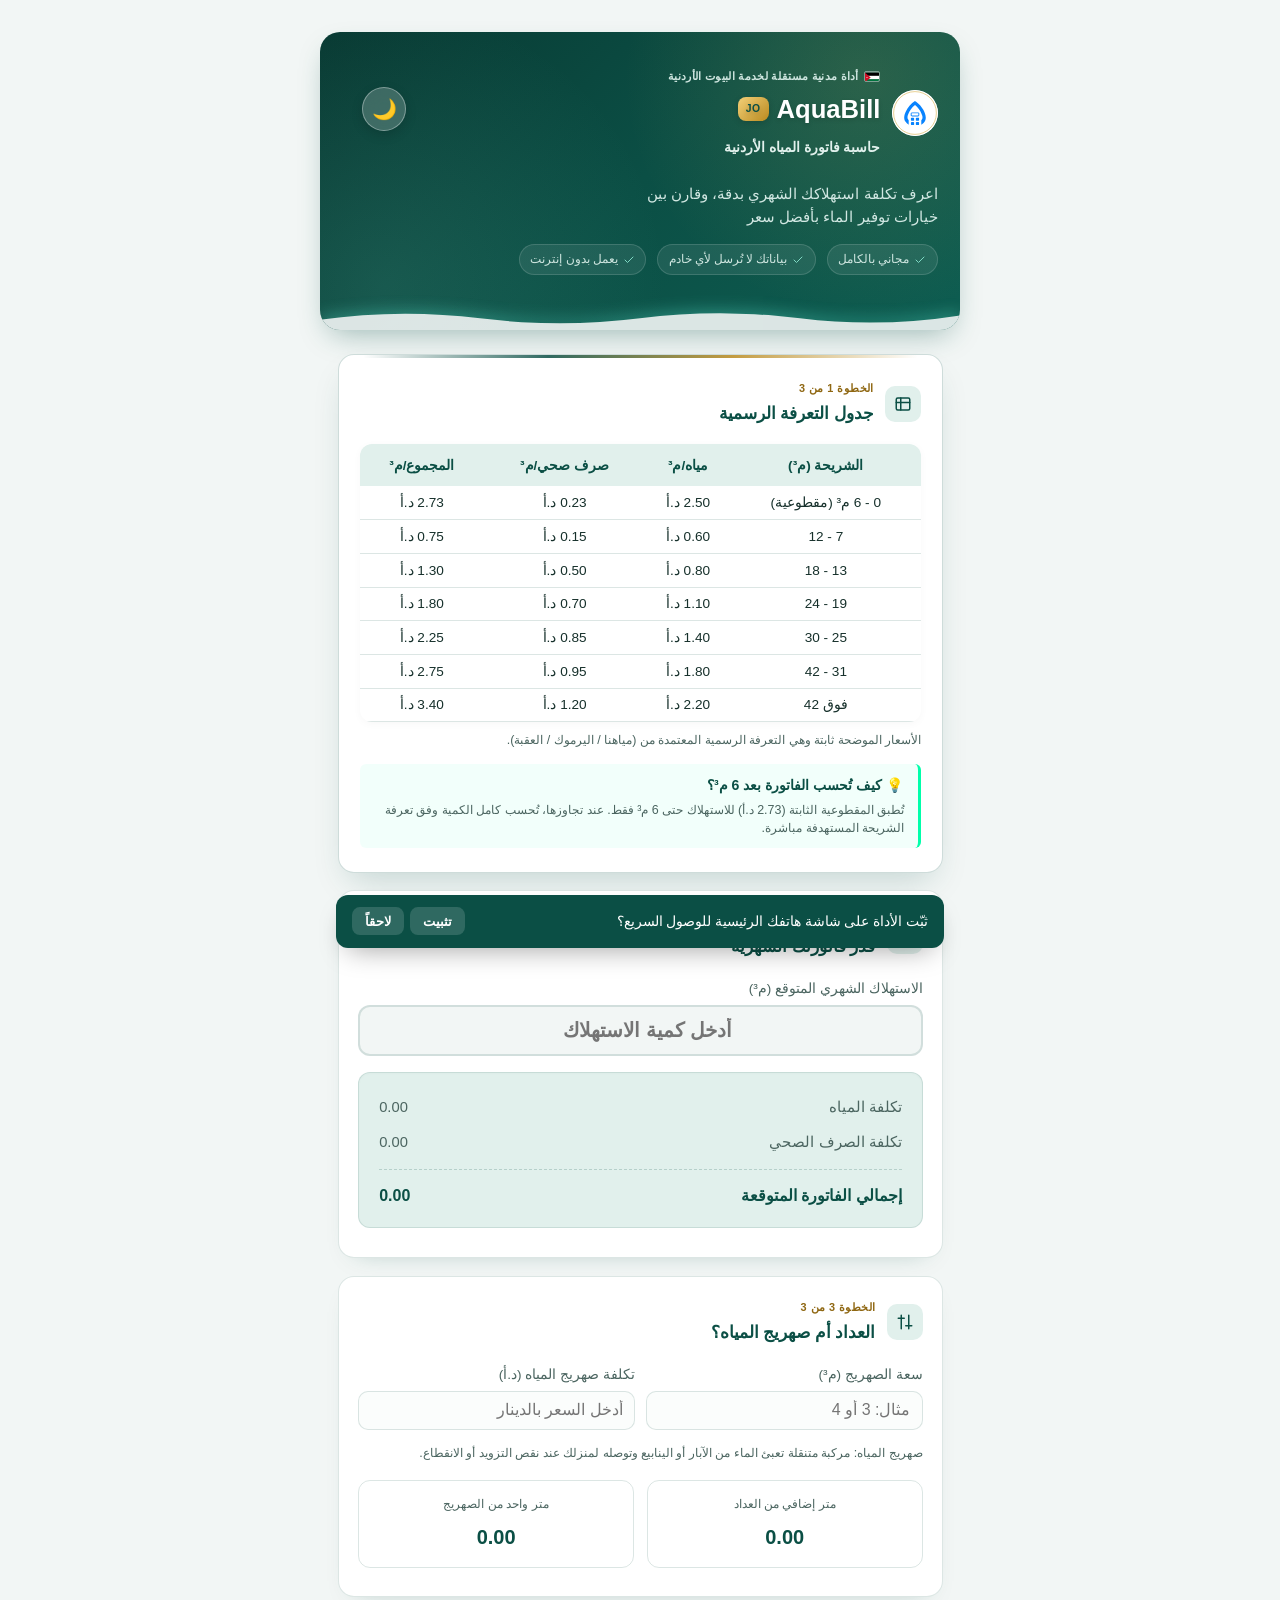
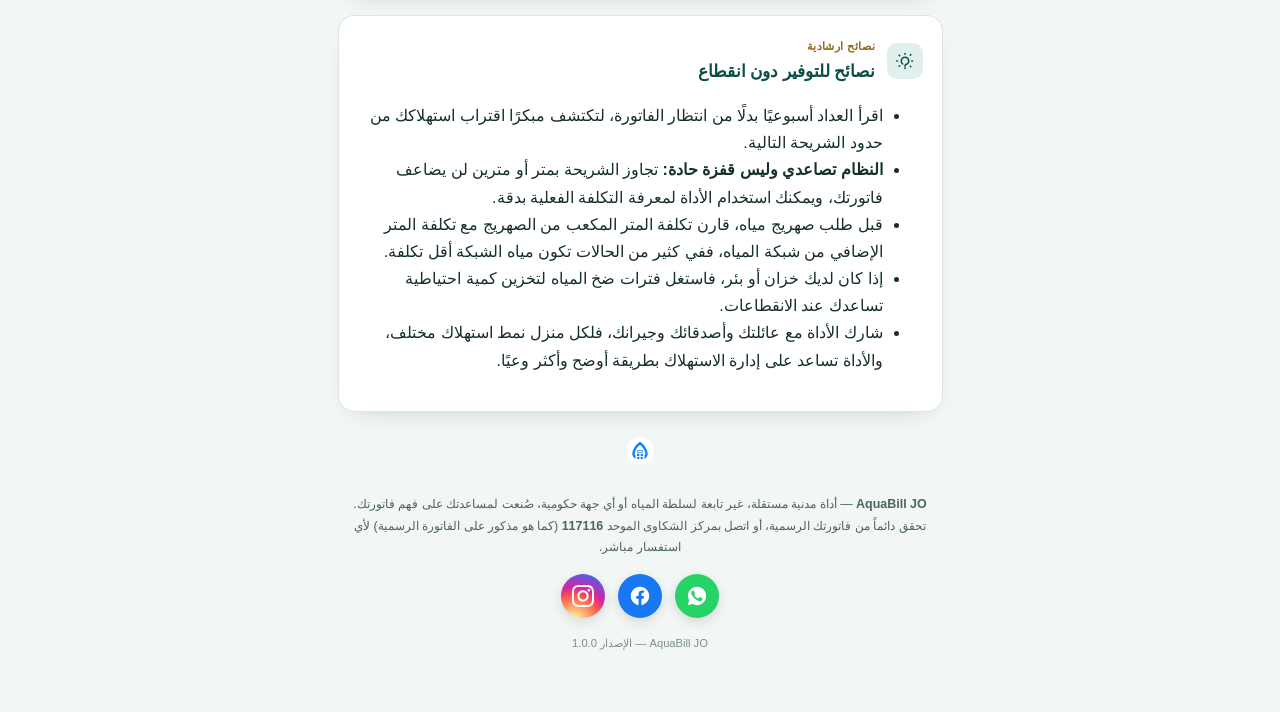
==== commit 5ba1e918: "Update index.html" ====
--- a/index.html
+++ b/index.html
@@ -234,7 +234,7 @@
       <span class="eyebrow2">الخطوة 1 من 3</span>
       <span class="titletext">جدول التعرفة الرسمية</span>
     </span>
-  </h2> -->
+  </h2>
 <table class="tariff" id="tariffTable">
   <thead>
     <tr>
@@ -289,24 +289,6 @@
     </tr>
   </tbody>
 </table> 
-  <!-- <table class="tariff" id="tariffTable">
-    <thead>
-      <tr>
-        <th scope="col">الشريحة (م³)</th>
-        <th scope="col">مياه/م³</th>
-        <th scope="col">صرف صحي/م³</th>
-      </tr>
-    </thead>
-    <tbody>
-      <tr><td>0-6 (مقطوعية)</td><td>2.50 د</td><td>0.23 د</td></tr>
-      <tr><td>7-12</td><td>0.60 د</td><td>0.15 د</td></tr>
-      <tr><td>13-18</td><td>0.80 د</td><td>0.50 د</td></tr>
-      <tr><td>19-24</td><td>1.10 د</td><td>0.70 د</td></tr>
-      <tr><td>25-30</td><td>1.40 د</td><td>0.85 د</td></tr>
-      <tr><td>31-42</td><td>1.80 د</td><td>0.95 د</td></tr>
-      <tr><td>فوق 42</td><td>2.20 د</td><td>1.20 د</td></tr>
-    <!-- </tbody>
-  </table> -->
    <p class="hint">الأسعار الموضحة ثابتة وهي التعرفة الرسمية المعتمدة من (مياهنا / اليرموك / العقبة).</p> 
       <div class="hint-box" style="background: rgba(0,255,170,0.05); border-right: 3px solid #00ffaa; padding: 10px 14px; border-radius: 6px; margin-top: 12px; font-size: 0.88rem;"> 
   <strong>💡 كيف تُحسب الفاتورة بعد 6 م³؟</strong>
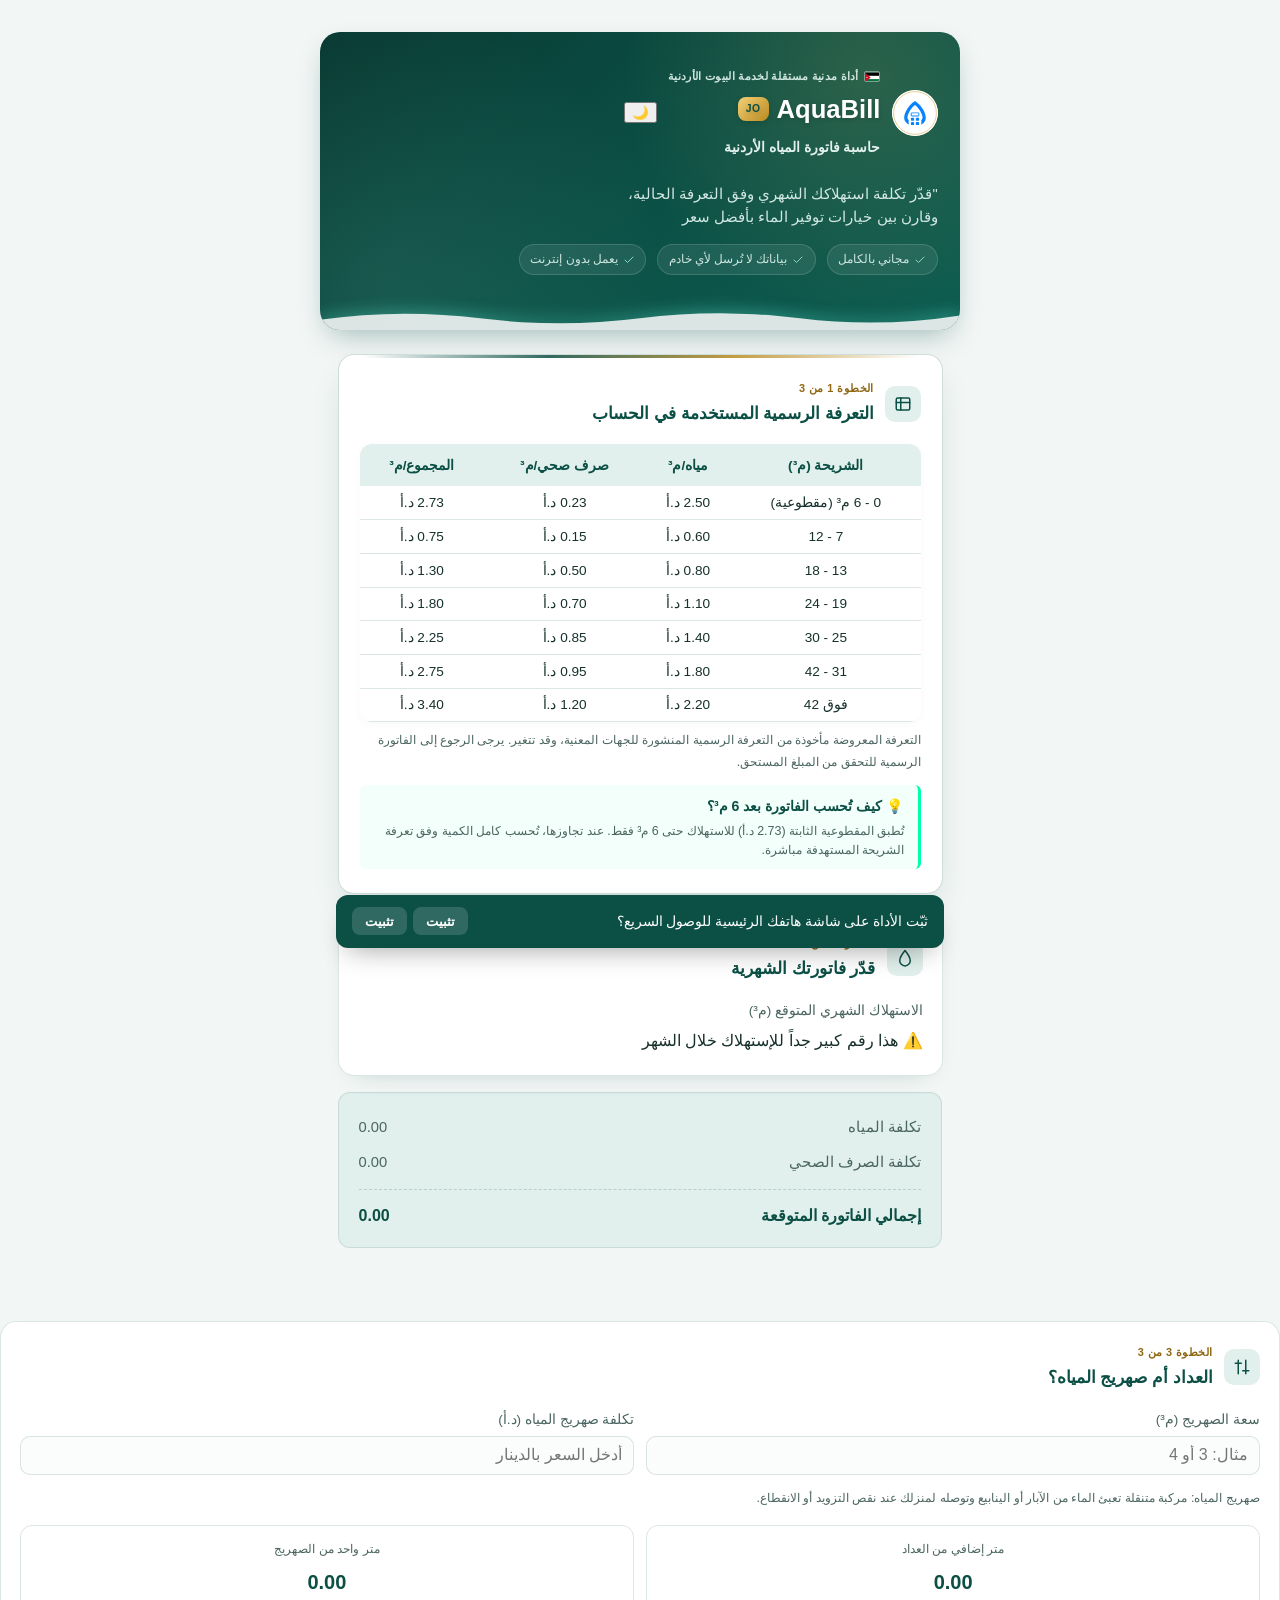
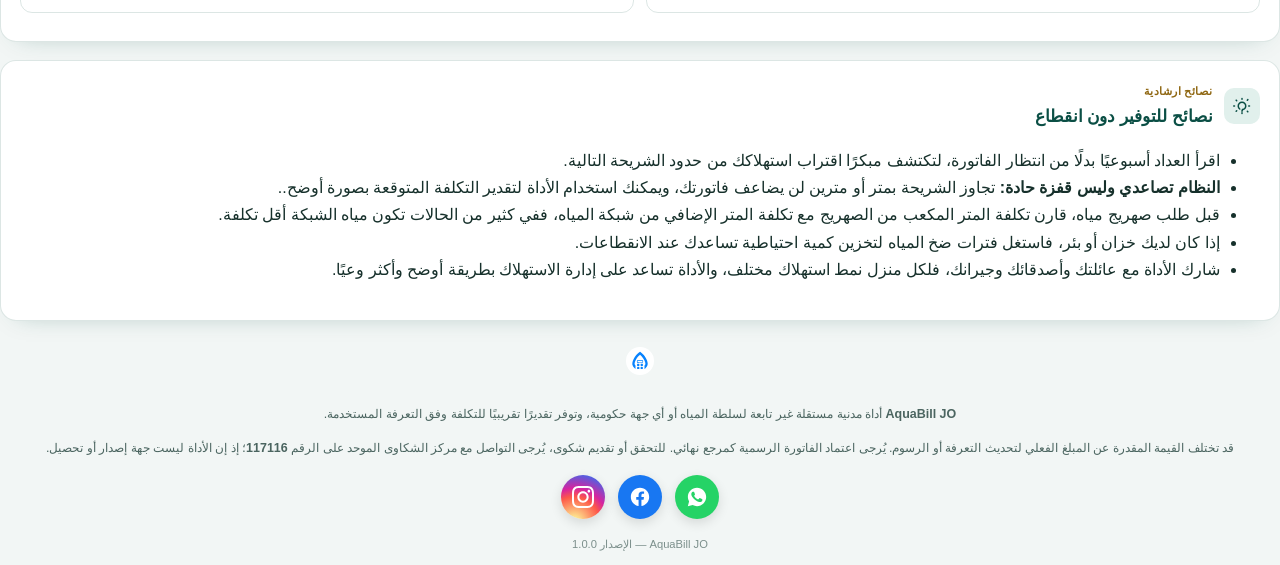
==== commit 04972fc6: "Update index.html" ====
--- a/index.html
+++ b/index.html
@@ -154,11 +154,12 @@
       </div>
 
       <!-- زر تبديل الوضع الفاتح/الداكن يدوياً؛ منطق الحفظ والتبديل في script.js -->
-    <button type="button" class="btn-theme-toggle" id="themeToggle" onclick="toggleTheme()" aria-label="تبديل الوضع">
+    <!-- <button type="button" class="btn-theme-toggle" id="themeToggle" onclick="toggleTheme()" aria-label="تبديل الوضع"> -->
+      <button id="themeToggle" aria-label="تبديل الوضع">
   <span class="theme-icon">🌙</span>
 </button>
     </div>
-    <p>اعرف تكلفة استهلاكك الشهري بدقة، وقارن بين خيارات توفير الماء بأفضل سعر</p>
+    <p>"قدّر تكلفة استهلاكك الشهري وفق التعرفة الحالية، وقارن بين خيارات توفير الماء بأفضل سعر</p>
 
     <!-- شارات ثقة قصيرة: تعزّز مصداقية أداة مستقلة (لا جهة رسمية خلفها) بحقائق فعلية بدل شعارات -->
     <ul class="trust-badges">
@@ -232,7 +233,7 @@
     </span>
     <span class="titlewrap">
       <span class="eyebrow2">الخطوة 1 من 3</span>
-      <span class="titletext">جدول التعرفة الرسمية</span>
+      <span class="titletext">التعرفة الرسمية المستخدمة في الحساب</span>
     </span>
   </h2>
 <table class="tariff" id="tariffTable">
@@ -289,7 +290,7 @@
     </tr>
   </tbody>
 </table> 
-   <p class="hint">الأسعار الموضحة ثابتة وهي التعرفة الرسمية المعتمدة من (مياهنا / اليرموك / العقبة).</p> 
+   <p class="hint">التعرفة المعروضة مأخوذة من التعرفة الرسمية المنشورة للجهات المعنية، وقد تتغير. يرجى الرجوع إلى الفاتورة الرسمية للتحقق من المبلغ المستحق.</p> 
       <div class="hint-box" style="background: rgba(0,255,170,0.05); border-right: 3px solid #00ffaa; padding: 10px 14px; border-radius: 6px; margin-top: 12px; font-size: 0.88rem;"> 
   <strong>💡 كيف تُحسب الفاتورة بعد 6 م³؟</strong>
   <p class="hint"> تُطبق المقطوعية الثابتة (2.73 د.أ) للاستهلاك حتى 6 م³ فقط. عند تجاوزها، تُحسب كامل الكمية وفق تعرفة الشريحة المستهدفة مباشرة.
@@ -322,8 +323,6 @@
        placeholder="أدخل كمية الاستهلاك" 
        inputmode="decimal" 
        onkeydown="if(['-', 'e', 'E', '+'].includes(event.key)) event.preventDefault();"
-       oninput="calcAll()">
-<!-- <input type="number" id="consumption" min="0" step="0.5" placeholder="أدخل كمية الاستهلاك" inputmode="decimal" oninput="calcAll()"> -->
 <div id="consumption-warning" class="warning-badge" role="alert">
   <span class="warning-icon">⚠️</span>
   هذا رقم كبير جداً للإستهلاك خلال الشهر
@@ -372,7 +371,7 @@
        placeholder="مثال: 3 أو 4" 
        inputmode="decimal" 
        onkeydown="if(['-', 'e', 'E', '+'].includes(event.key)) event.preventDefault();" 
-       oninput="calcAll()">
+     <!--  -->
           <!-- <input type="number" id="tankerQty" min="1" step="0.5" placeholder="مثال: 3 أو 4" inputmode="decimal" oninput="calcAll()"> -->
             </div>
      <div>
@@ -385,8 +384,8 @@
        placeholder="أدخل السعر بالدينار" 
        inputmode="decimal" 
        onkeydown="if(['-', 'e', 'E', '+'].includes(event.key)) event.preventDefault();" 
-       oninput="calcAll()">
-          <!-- <input type="number" id="tankerPrice" min="0" step="0.5" placeholder="أدخل السعر بالدينار" inputmode="decimal" oninput="calcAll()"> -->
+<!--  -->
+         <!-- <input type="number" id="tankerPrice" min="0" step="0.5" placeholder="أدخل السعر بالدينار" inputmode="decimal" oninput="calcAll()"> -->
      </div>
       </div>
       <p class="hint">صهريج المياه: مركبة متنقلة تعبئ الماء من الآبار أو الينابيع وتوصله لمنزلك عند نقص التزويد أو الانقطاع.</p>
@@ -422,7 +421,7 @@
 
   <ul class="tips-list">
     <li> اقرأ العداد أسبوعيًا بدلًا من انتظار الفاتورة، لتكتشف مبكرًا اقتراب استهلاكك من حدود الشريحة التالية.</li>
-    <li><strong>النظام تصاعدي وليس قفزة حادة:</strong> تجاوز الشريحة بمتر أو مترين لن يضاعف فاتورتك، ويمكنك استخدام الأداة لمعرفة التكلفة الفعلية بدقة.</li>
+    <li><strong>النظام تصاعدي وليس قفزة حادة:</strong> تجاوز الشريحة بمتر أو مترين لن يضاعف فاتورتك، ويمكنك استخدام الأداة لتقدير التكلفة المتوقعة بصورة أوضح..</li>
     <li> قبل طلب صهريج مياه، قارن تكلفة المتر المكعب من الصهريج مع تكلفة المتر الإضافي من شبكة المياه، ففي كثير من الحالات تكون مياه الشبكة أقل تكلفة.</li>
     <li> إذا كان لديك خزان أو بئر، فاستغل فترات ضخ المياه لتخزين كمية احتياطية تساعدك عند الانقطاعات.</li>
     <li> شارك الأداة مع عائلتك وأصدقائك وجيرانك، فلكل منزل نمط استهلاك مختلف، والأداة تساعد على إدارة الاستهلاك بطريقة أوضح وأكثر وعيًا.</li>
@@ -439,9 +438,12 @@
         <path fill="#0883fe" d="M211.05026,99.50412c4.71069,0.5799 32.49468,21.3064 38.22433,25.67192c73.44513,55.63467 134.27863,126.18777 178.50469,207.01902c30.86755,55.26016 62.38061,132.37088 63.94906,196.37863c0.37878,20.25116 -2.2033,40.44897 -7.66087,59.94791c-12.48893,43.58054 -39.30731,77.03016 -73.10903,106.27057c-10.21627,8.83454 -23.72416,19.55763 -35.54089,26.09817c0.55483,-12.11015 0.11737,-28.36549 0.12804,-40.82241l0.016,-79.0094c33.75371,-36.4905 38.26701,-68.57439 25.10055,-116.51885c-23.18,-84.39815 -72.89564,-163.86794 -131.92595,-227.90557c-16.25001,-17.63067 -37.04532,-33.89775 -56.13882,-48.47795c-1.24836,-0.16858 -5.66563,3.17265 -6.81796,4.03369c-76.16324,57.16204 -132.13828,140.97976 -167.54367,228.50787c-17.8302,44.08202 -35.40592,99.23388 -5.4357,141.89149c4.63973,6.60457 10.13358,11.97678 14.77812,18.36262l0.41292,0.5815l-0.02134,118.97823c-34.19971,-20.67261 -64.31397,-49.87568 -86.03649,-83.3093c-55.41861,-85.29921 -25.10962,-185.77611 15.97206,-270.40953c51.49855,-106.09132 132.74699,-203.83251 233.14494,-267.28863z M132.49753,398.57203c7.68328,-0.41185 20.72436,0.20112 28.87871,0.24114l60.8239,0.06242c13.11311,-0.01921 26.49829,-0.14884 39.62207,-0.17658c25.8421,-0.05442 61.59105,-6.21939 61.87914,31.03186c0.05335,6.8217 0.18139,13.77836 0.06402,20.623c-0.2454,14.53752 2.35801,31.6411 -8.50911,43.21777c-6.6099,6.93533 -15.071,8.38108 -24.10827,8.42376c-10.00288,0.38945 -22.25707,-0.00533 -32.52669,-0.02667h-64.21367l-40.54767,0.24007c-13.77943,0.10136 -31.87317,2.05926 -43.17455,-7.39946c-12.60043,-10.86713 -10.25788,-29.44847 -10.35338,-44.16737c-0.17712,-27.46604 -2.47111,-50.16963 32.16552,-52.06991zM190.71908,478.36192l72.08474,-0.09603c9.90685,-0.05335 19.84571,0.18139 29.73655,-0.09603c8.11967,-0.2294 8.14634,-9.46939 8.07166,-15.40176l-0.3521,-21.67557c-0.04268,-5.65549 1.13633,-12.72793 -2.52873,-17.39007c-6.1511,-3.2484 -55.55198,-1.63674 -64.95735,-1.61433l-62.73218,0.18139c-7.69021,0.00373 -38.06215,-0.64765 -43.63975,1.18541c-1.29317,1.66608 -1.73917,3.28788 -2.01978,5.37221c-1.155,8.58434 -0.07309,18.31514 -0.03734,27.02164c0.02081,4.94009 -0.5687,10.11491 -0.06882,15.00698c0.18085,1.76584 0.5703,4.08651 2.12541,5.16949c5.30233,3.69173 53.88964,2.31533 64.3177,2.33667z M258.82401,534.60743c8.14634,-0.31476 17.53571,0.29342 25.81543,0.37878c6.09242,0.05868 13.54523,0.13871 19.52562,0.96028c2.82748,0.38945 5.48958,1.55778 7.57551,3.50501c4.89207,4.58265 5.5536,8.88789 5.68697,15.34308c0.18139,8.81854 0.24007,17.78112 0.16005,26.61566c-0.41612,7.01535 0.73621,14.87361 -0.85891,21.76093c-2.67277,11.52332 -13.27849,12.92105 -22.80656,13.10777l-29.3151,-0.12804c-5.45757,-0.02134 -11.73138,0.28275 -17.03423,-0.57083c-6.7166,-1.20568 -12.56895,-7.78891 -12.82502,-14.64955c-0.60284,-15.95659 -0.94961,-32.67607 0.02667,-48.58998c0.90159,-14.59086 11.60334,-17.02356 24.04959,-17.7331z M251.21649,647.64262c15.63116,-1.02963 34.93272,-0.24007 50.60656,0.30409c20.74197,1.4991 15.7432,30.36073 16.13798,44.50347c0.48014,17.18895 1.92589,33.70036 -19.07749,35.87165c-4.88674,0.26674 -11.1392,-0.02134 -16.24467,0.03734c-11.1392,-0.03201 -45.96522,3.9478 -47.65104,-13.40119c-1.31238,-13.48655 -1.0403,-39.07257 0.1067,-53.43404c0.61884,-7.7729 8.75985,-12.83036 16.12197,-13.88133z M150.90763,535.21027c18.92011,-0.90693 38.91893,-2.83281 38.35397,22.56649c-0.50788,14.27611 1.05524,31.47572 -0.73034,45.40506c-1.78878,13.95068 -23.04503,13.5559 -33.13327,12.93706c-3.61597,-0.22406 -7.37599,-0.05335 -10.94128,-0.08536c-8.1234,0.05868 -27.98458,1.48843 -33.07672,-4.73203c-8.76732,-12.63297 -4.19641,-34.72999 -5.32313,-48.96875c-2.65143,-33.50831 21.43763,-26.46095 44.85077,-27.12247z M123.79316,647.71731c14.60954,-1.29637 33.29811,-0.05335 48.03675,0.04268c20.16847,0.33076 18.28366,22.85458 17.51864,37.16803c-0.96508,18.05853 5.94304,38.83251 -16.8139,43.08439c-11.04478,0.15471 -22.09062,0.21873 -33.13647,0.19206c-23.08504,0.00533 -33.88815,0.58684 -32.91294,-27.75732c0.12003,-11.85941 -0.55109,-23.80418 0.3537,-35.64225c0.80396,-10.50969 6.78969,-15.49779 16.95421,-17.08758z"/>
       </svg>
     </svg>
-    <p><strong>AquaBill JO</strong> — أداة مدنية مستقلة، غير تابعة لسلطة المياه أو أي جهة حكومية، صُنعت لمساعدتك على فهم فاتورتك.<br>
-    تحقق دائماً من فاتورتك الرسمية، أو اتصل بمركز الشكاوى الموحد <strong>117116</strong> (كما هو مذكور على الفاتورة الرسمية) لأي استفسار مباشر.</p>
-   <!-- أزرار مشاركة وسائل التواصل الأنيقة -->
+<p>
+  <strong>AquaBill JO</strong> أداة مدنية مستقلة غير تابعة لسلطة المياه أو أي جهة حكومية، وتوفر تقديرًا تقريبيًا للتكلفة وفق التعرفة المستخدمة.
+</p>
+<p class="disclaimer-text">
+  قد تختلف القيمة المقدرة عن المبلغ الفعلي لتحديث التعرفة أو الرسوم. يُرجى اعتماد الفاتورة الرسمية كمرجع نهائي. للتحقق أو تقديم شكوى، يُرجى التواصل مع مركز الشكاوى الموحد على الرقم <strong>117116</strong>؛ إذ إن الأداة ليست جهة إصدار أو تحصيل.
+</p>  <!-- أزرار مشاركة وسائل التواصل الأنيقة -->
 <div class="social-share-group">
   <!-- WhatsApp -->
  <a href="https://api.whatsapp.com/send?text=جرّب هذه الأداة المجانية لحساب فاتورة المياه بدقة: https://ahmad-albetar.github.io/AquaBill-JO/" 
@@ -470,8 +472,9 @@
 <div class="pwa-toast" id="pwaToast">
   <span>ثبّت الأداة على شاشة هاتفك الرئيسية للوصول السريع؟</span>
   <div class="pwa-toast-actions">
-    <button onclick="installApp()">تثبيت</button>
-    <button onclick="hideInstallToast()">لاحقاً</button>
+     <button id="pwaInstallBtn">تثبيت</button>
+    
+    <button id="pwaLaterInstall">تثبيت</button>    
   </div>
 </div>
 
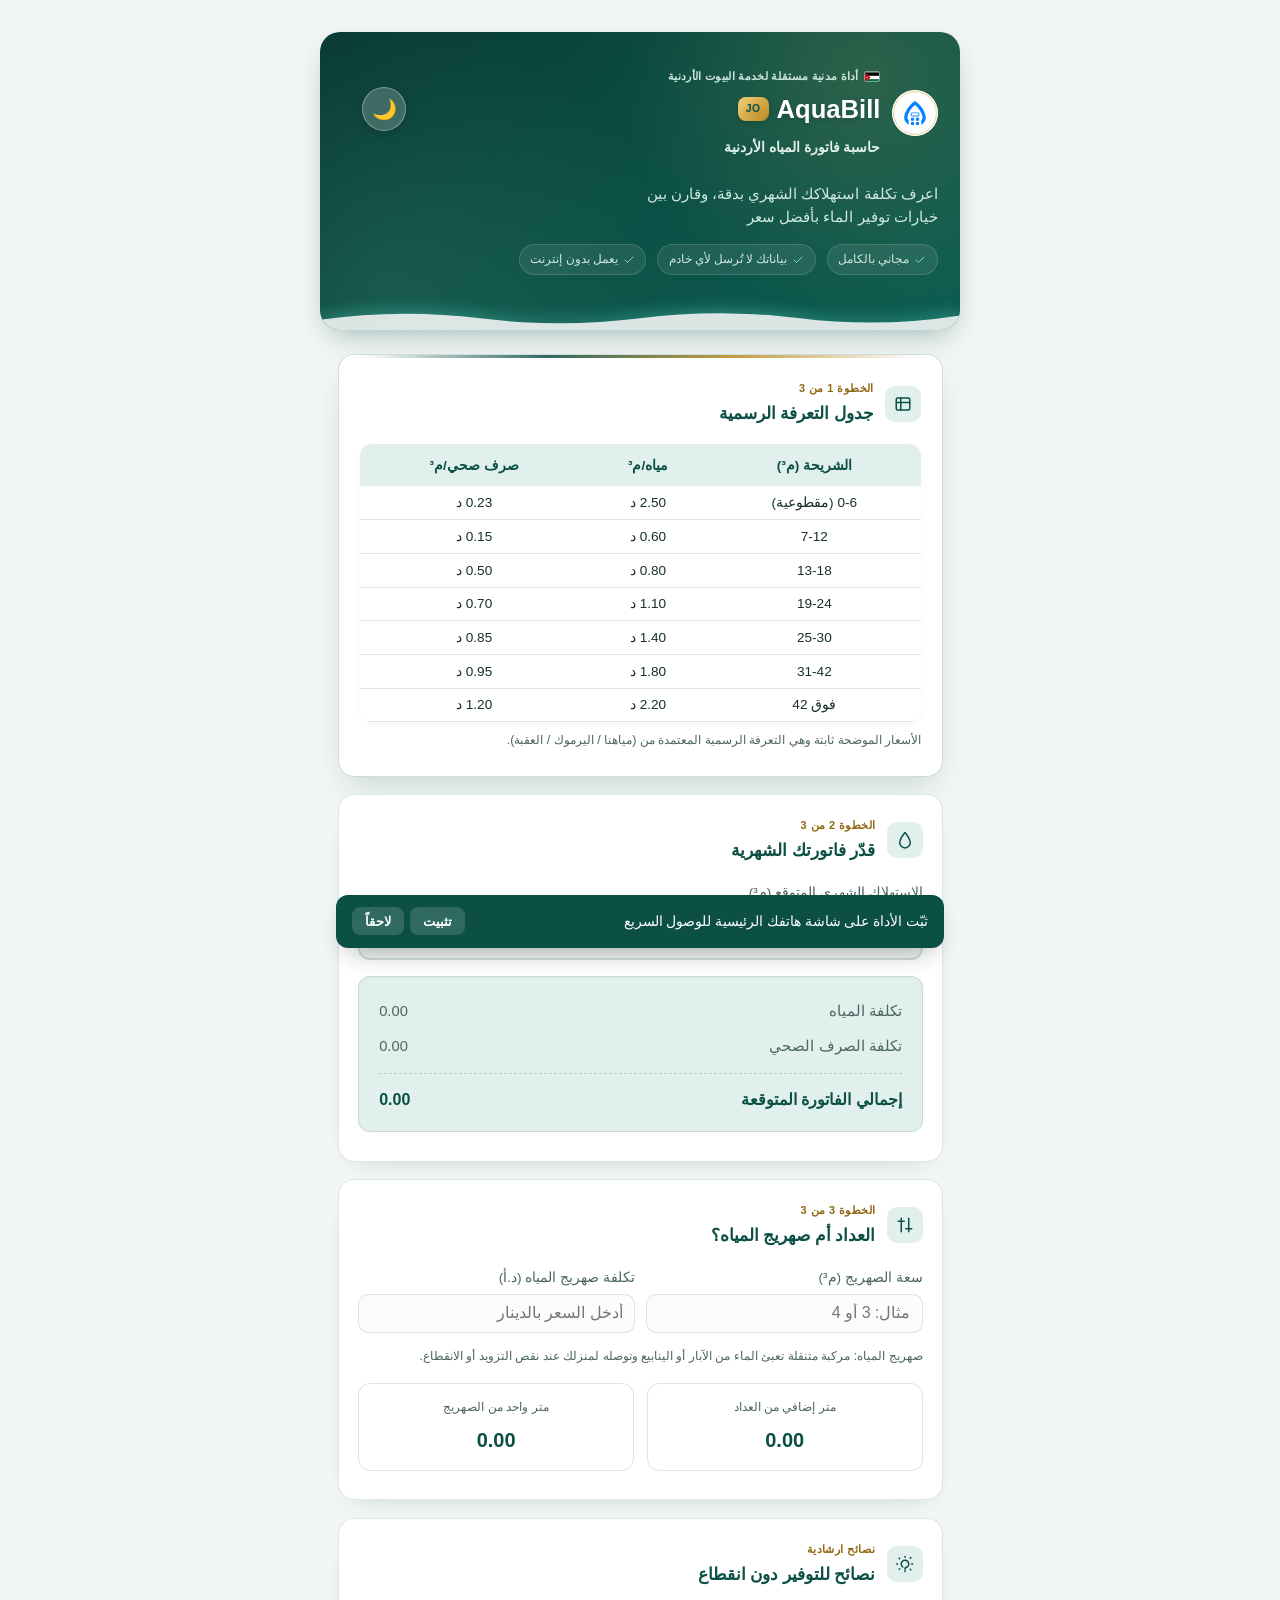
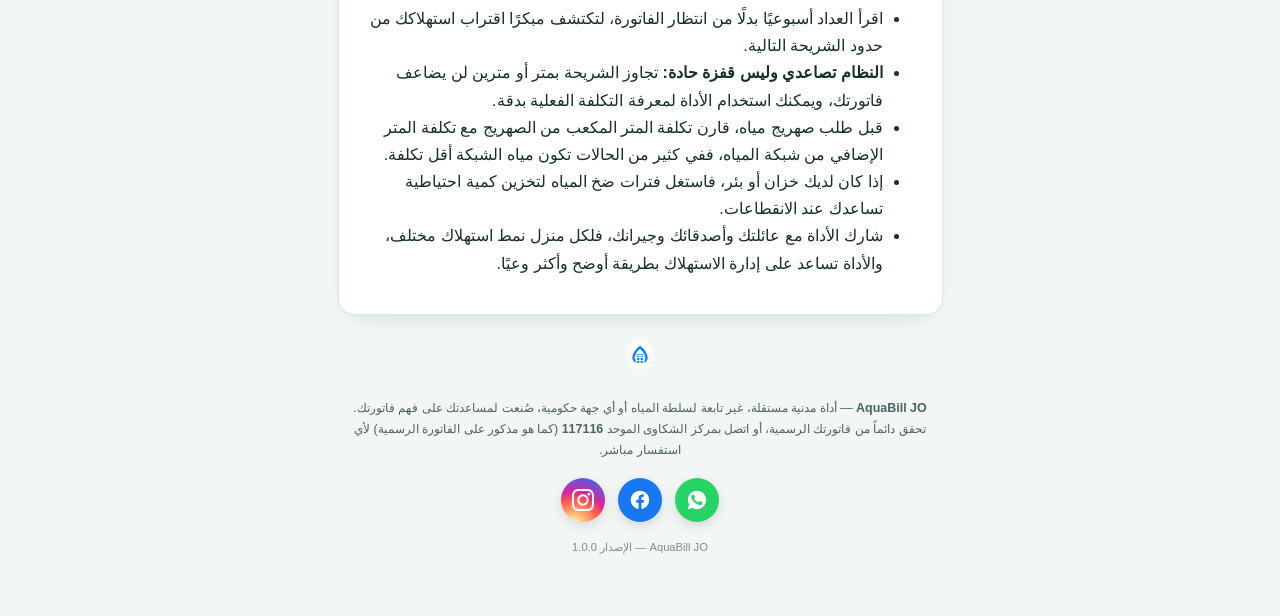
==== commit 1bbcefb8: "Update index.html" ====
--- a/index.html
+++ b/index.html
@@ -154,12 +154,11 @@
       </div>
 
       <!-- زر تبديل الوضع الفاتح/الداكن يدوياً؛ منطق الحفظ والتبديل في script.js -->
-    <!-- <button type="button" class="btn-theme-toggle" id="themeToggle" onclick="toggleTheme()" aria-label="تبديل الوضع"> -->
-      <button id="themeToggle" aria-label="تبديل الوضع">
+    <button type="button" class="btn-theme-toggle" id="themeToggle" onclick="toggleTheme()" aria-label="تبديل الوضع">
   <span class="theme-icon">🌙</span>
 </button>
     </div>
-    <p>"قدّر تكلفة استهلاكك الشهري وفق التعرفة الحالية، وقارن بين خيارات توفير الماء بأفضل سعر</p>
+    <p>اعرف تكلفة استهلاكك الشهري بدقة، وقارن بين خيارات توفير الماء بأفضل سعر</p>
 
     <!-- شارات ثقة قصيرة: تعزّز مصداقية أداة مستقلة (لا جهة رسمية خلفها) بحقائق فعلية بدل شعارات -->
     <ul class="trust-badges">
@@ -184,120 +183,40 @@
 
 
 
-<!-- ---------- الخطوة 1: جدول التعرفة الرسمي ---------- -->
-    <!-- <div class="card fade-in">
-      <h2>
-        <span class="icn">
-          <svg viewBox="0 0 24 24" fill="none" stroke="currentColor" stroke-width="2" stroke-linecap="round" stroke-linejoin="round"><rect x="3" y="4" width="18" height="16" rx="2"/><path d="M3 10h18M9 4v16"/></svg>
-        </span>
-        <span class="titlewrap">
-          <span class="eyebrow2">الخطوة 1 من 3</span>
-          <span class="titletext">جدول التعرفة الرسمية</span>
-        </span>
-      </h2>
-      
-      <table class="tariff" id="tariffTable">
-        <thead>
-          <tr>
-            <th scope="col">الشريحة (م³)</th>
-            <th scope="col">مياه/م³</th>
-            <th scope="col">صرف صحي/م³</th>
-          </tr>
-        </thead>
-        <tbody>
-          <tr><td>0-6 (مقطوعية)</td><td>2.50 د</td><td>0.23 د</td></tr>
-          <tr><td>7-12</td><td>0.60 د</td><td>0.15 د</td></tr>
-          <tr><td>13-18</td><td>0.80 د</td><td>0.50 د</td></tr>
-          <tr><td>19-24</td><td>1.10 د</td><td>0.70 د</td></tr>
-          <tr><td>25-30</td><td>1.40 د</td><td>0.85 د</td></tr>
-          <tr><td>31-42</td><td>1.80 د</td><td>0.95 د</td></tr>
-          <tr><td>فوق 42</td><td>2.20 د</td><td>1.20 د</td></tr>
-        </tbody>
-      </table>
-      
-      <p class="hint">الأسعار الموضحة ثابتة وهي التعرفة الرسمية المعتمدة من (مياهنا / اليرموك / العقبة).</p> -->
-      <!-- صندوق التلميح الإرشادي بعد إزالة التعليقات وإسناد الكلاس الصح -->
-      <!-- <div class="hint-box">
-        <strong>💡 كيف تُحسب الفاتورة بعد 6 م³؟</strong>
-        <p class="hint">
-          تُطبق المقطوعية الثابتة (2.73 د.أ) للاستهلاك حتى 6 م³ فقط. عند تجاوزها، تُحسب كامل الكمية وفق تعرفة الشريحة المستهدفة مباشرة.
-        </p>
-      </div>
-    </div>
-     -->
+
+    
     <!-- ---------- الخطوة 1: جدول التعرفة الرسمي ---------- -->
- <div class="card fade-in"> 
+<div class="card fade-in">
   <h2>
     <span class="icn">
       <svg viewBox="0 0 24 24" fill="none" stroke="currentColor" stroke-width="2" stroke-linecap="round" stroke-linejoin="round"><rect x="3" y="4" width="18" height="16" rx="2"/><path d="M3 10h18M9 4v16"/></svg>
     </span>
     <span class="titlewrap">
       <span class="eyebrow2">الخطوة 1 من 3</span>
-      <span class="titletext">التعرفة الرسمية المستخدمة في الحساب</span>
+      <span class="titletext">جدول التعرفة الرسمية</span>
     </span>
   </h2>
-<table class="tariff" id="tariffTable">
-  <thead>
-    <tr>
-      <th scope="col">الشريحة (م³)</th>
-      <th scope="col">مياه/م³</th>
-      <th scope="col">صرف صحي/م³</th>
-      <th scope="col">المجموع/م³</th>
-    </tr>
-  </thead>
-  <tbody>
-    <tr>
-      <td>0 - 6 م³ (مقطوعية)</td>
-      <td>2.50 د.أ</td>
-      <td>0.23 د.أ</td>
-      <td>2.73 د.أ</td>
-    </tr>
-    <tr>
-      <td>7 - 12</td>
-      <td>0.60 د.أ</td>
-      <td>0.15 د.أ</td>
-      <td>0.75 د.أ</td>
-    </tr>
-    <tr>
-      <td>13 - 18</td>
-      <td>0.80 د.أ</td>
-      <td>0.50 د.أ</td>
-      <td>1.30 د.أ</td>
-    </tr>
-    <tr>
-      <td>19 - 24</td>
-      <td>1.10 د.أ</td>
-      <td>0.70 د.أ</td>
-      <td>1.80 د.أ</td>
-    </tr>
-    <tr>
-      <td>25 - 30</td>
-      <td>1.40 د.أ</td>
-      <td>0.85 د.أ</td>
-      <td>2.25 د.أ</td>
-    </tr>
-    <tr>
-      <td>31 - 42</td>
-      <td>1.80 د.أ</td>
-      <td>0.95 د.أ</td>
-      <td>2.75 د.أ</td>
-    </tr>
-    <tr>
-      <td>فوق 42</td>
-      <td>2.20 د.أ</td>
-      <td>1.20 د.أ</td>
-      <td>3.40 د.أ</td>
-    </tr>
-  </tbody>
-</table> 
-   <p class="hint">التعرفة المعروضة مأخوذة من التعرفة الرسمية المنشورة للجهات المعنية، وقد تتغير. يرجى الرجوع إلى الفاتورة الرسمية للتحقق من المبلغ المستحق.</p> 
-      <div class="hint-box" style="background: rgba(0,255,170,0.05); border-right: 3px solid #00ffaa; padding: 10px 14px; border-radius: 6px; margin-top: 12px; font-size: 0.88rem;"> 
-  <strong>💡 كيف تُحسب الفاتورة بعد 6 م³؟</strong>
-  <p class="hint"> تُطبق المقطوعية الثابتة (2.73 د.أ) للاستهلاك حتى 6 م³ فقط. عند تجاوزها، تُحسب كامل الكمية وفق تعرفة الشريحة المستهدفة مباشرة.
-  </p> 
-</div>
-      </div>
-
+  
+  <table class="tariff" id="tariffTable">
+    <thead>
+      <tr>
+        <th scope="col">الشريحة (م³)</th>
+        <th scope="col">مياه/م³</th>
+        <th scope="col">صرف صحي/م³</th>
+      </tr>
+    </thead>
+    <tbody>
+      <tr><td>0-6 (مقطوعية)</td><td>2.50 د</td><td>0.23 د</td></tr>
+      <tr><td>7-12</td><td>0.60 د</td><td>0.15 د</td></tr>
+      <tr><td>13-18</td><td>0.80 د</td><td>0.50 د</td></tr>
+      <tr><td>19-24</td><td>1.10 د</td><td>0.70 د</td></tr>
+      <tr><td>25-30</td><td>1.40 د</td><td>0.85 د</td></tr>
+      <tr><td>31-42</td><td>1.80 د</td><td>0.95 د</td></tr>
+      <tr><td>فوق 42</td><td>2.20 د</td><td>1.20 د</td></tr>
+    </tbody>
+  </table>
+  <p class="hint">الأسعار الموضحة ثابتة وهي التعرفة الرسمية المعتمدة من (مياهنا / اليرموك / العقبة).</p>
+</div>
 
 
 
@@ -315,14 +234,7 @@
         </span>
       </h2>
     <label for="consumption">الاستهلاك الشهري المتوقع (م³)</label>
-      <input type="number" 
-       id="consumption" 
-       min="0" 
-       max="500" 
-       step="0.5" 
-       placeholder="أدخل كمية الاستهلاك" 
-       inputmode="decimal" 
-       onkeydown="if(['-', 'e', 'E', '+'].includes(event.key)) event.preventDefault();"
+<input type="number" id="consumption" min="0" step="0.5" placeholder="أدخل كمية الاستهلاك" inputmode="decimal" oninput="calcAll()">
 <div id="consumption-warning" class="warning-badge" role="alert">
   <span class="warning-icon">⚠️</span>
   هذا رقم كبير جداً للإستهلاك خلال الشهر
@@ -363,29 +275,11 @@
       <div class="row">
             <div>
           <label for="tankerQty">سعة الصهريج (م³)</label>
-              <input type="number" 
-       id="tankerQty" 
-       min="1" 
-       max="100" 
-       step="0.5" 
-       placeholder="مثال: 3 أو 4" 
-       inputmode="decimal" 
-       onkeydown="if(['-', 'e', 'E', '+'].includes(event.key)) event.preventDefault();" 
-     <!--  -->
-          <!-- <input type="number" id="tankerQty" min="1" step="0.5" placeholder="مثال: 3 أو 4" inputmode="decimal" oninput="calcAll()"> -->
+          <input type="number" id="tankerQty" min="1" step="0.5" placeholder="مثال: 3 أو 4" inputmode="decimal" oninput="calcAll()">
             </div>
      <div>
           <label for="tankerPrice">تكلفة صهريج المياه (د.أ)</label>
-       <input type="number" 
-       id="tankerPrice" 
-       min="0" 
-       max="500" 
-       step="0.5" 
-       placeholder="أدخل السعر بالدينار" 
-       inputmode="decimal" 
-       onkeydown="if(['-', 'e', 'E', '+'].includes(event.key)) event.preventDefault();" 
-<!--  -->
-         <!-- <input type="number" id="tankerPrice" min="0" step="0.5" placeholder="أدخل السعر بالدينار" inputmode="decimal" oninput="calcAll()"> -->
+          <input type="number" id="tankerPrice" min="0" step="0.5" placeholder="أدخل السعر بالدينار" inputmode="decimal" oninput="calcAll()">
      </div>
       </div>
       <p class="hint">صهريج المياه: مركبة متنقلة تعبئ الماء من الآبار أو الينابيع وتوصله لمنزلك عند نقص التزويد أو الانقطاع.</p>
@@ -421,7 +315,7 @@
 
   <ul class="tips-list">
     <li> اقرأ العداد أسبوعيًا بدلًا من انتظار الفاتورة، لتكتشف مبكرًا اقتراب استهلاكك من حدود الشريحة التالية.</li>
-    <li><strong>النظام تصاعدي وليس قفزة حادة:</strong> تجاوز الشريحة بمتر أو مترين لن يضاعف فاتورتك، ويمكنك استخدام الأداة لتقدير التكلفة المتوقعة بصورة أوضح..</li>
+    <li><strong>النظام تصاعدي وليس قفزة حادة:</strong> تجاوز الشريحة بمتر أو مترين لن يضاعف فاتورتك، ويمكنك استخدام الأداة لمعرفة التكلفة الفعلية بدقة.</li>
     <li> قبل طلب صهريج مياه، قارن تكلفة المتر المكعب من الصهريج مع تكلفة المتر الإضافي من شبكة المياه، ففي كثير من الحالات تكون مياه الشبكة أقل تكلفة.</li>
     <li> إذا كان لديك خزان أو بئر، فاستغل فترات ضخ المياه لتخزين كمية احتياطية تساعدك عند الانقطاعات.</li>
     <li> شارك الأداة مع عائلتك وأصدقائك وجيرانك، فلكل منزل نمط استهلاك مختلف، والأداة تساعد على إدارة الاستهلاك بطريقة أوضح وأكثر وعيًا.</li>
@@ -438,12 +332,9 @@
         <path fill="#0883fe" d="M211.05026,99.50412c4.71069,0.5799 32.49468,21.3064 38.22433,25.67192c73.44513,55.63467 134.27863,126.18777 178.50469,207.01902c30.86755,55.26016 62.38061,132.37088 63.94906,196.37863c0.37878,20.25116 -2.2033,40.44897 -7.66087,59.94791c-12.48893,43.58054 -39.30731,77.03016 -73.10903,106.27057c-10.21627,8.83454 -23.72416,19.55763 -35.54089,26.09817c0.55483,-12.11015 0.11737,-28.36549 0.12804,-40.82241l0.016,-79.0094c33.75371,-36.4905 38.26701,-68.57439 25.10055,-116.51885c-23.18,-84.39815 -72.89564,-163.86794 -131.92595,-227.90557c-16.25001,-17.63067 -37.04532,-33.89775 -56.13882,-48.47795c-1.24836,-0.16858 -5.66563,3.17265 -6.81796,4.03369c-76.16324,57.16204 -132.13828,140.97976 -167.54367,228.50787c-17.8302,44.08202 -35.40592,99.23388 -5.4357,141.89149c4.63973,6.60457 10.13358,11.97678 14.77812,18.36262l0.41292,0.5815l-0.02134,118.97823c-34.19971,-20.67261 -64.31397,-49.87568 -86.03649,-83.3093c-55.41861,-85.29921 -25.10962,-185.77611 15.97206,-270.40953c51.49855,-106.09132 132.74699,-203.83251 233.14494,-267.28863z M132.49753,398.57203c7.68328,-0.41185 20.72436,0.20112 28.87871,0.24114l60.8239,0.06242c13.11311,-0.01921 26.49829,-0.14884 39.62207,-0.17658c25.8421,-0.05442 61.59105,-6.21939 61.87914,31.03186c0.05335,6.8217 0.18139,13.77836 0.06402,20.623c-0.2454,14.53752 2.35801,31.6411 -8.50911,43.21777c-6.6099,6.93533 -15.071,8.38108 -24.10827,8.42376c-10.00288,0.38945 -22.25707,-0.00533 -32.52669,-0.02667h-64.21367l-40.54767,0.24007c-13.77943,0.10136 -31.87317,2.05926 -43.17455,-7.39946c-12.60043,-10.86713 -10.25788,-29.44847 -10.35338,-44.16737c-0.17712,-27.46604 -2.47111,-50.16963 32.16552,-52.06991zM190.71908,478.36192l72.08474,-0.09603c9.90685,-0.05335 19.84571,0.18139 29.73655,-0.09603c8.11967,-0.2294 8.14634,-9.46939 8.07166,-15.40176l-0.3521,-21.67557c-0.04268,-5.65549 1.13633,-12.72793 -2.52873,-17.39007c-6.1511,-3.2484 -55.55198,-1.63674 -64.95735,-1.61433l-62.73218,0.18139c-7.69021,0.00373 -38.06215,-0.64765 -43.63975,1.18541c-1.29317,1.66608 -1.73917,3.28788 -2.01978,5.37221c-1.155,8.58434 -0.07309,18.31514 -0.03734,27.02164c0.02081,4.94009 -0.5687,10.11491 -0.06882,15.00698c0.18085,1.76584 0.5703,4.08651 2.12541,5.16949c5.30233,3.69173 53.88964,2.31533 64.3177,2.33667z M258.82401,534.60743c8.14634,-0.31476 17.53571,0.29342 25.81543,0.37878c6.09242,0.05868 13.54523,0.13871 19.52562,0.96028c2.82748,0.38945 5.48958,1.55778 7.57551,3.50501c4.89207,4.58265 5.5536,8.88789 5.68697,15.34308c0.18139,8.81854 0.24007,17.78112 0.16005,26.61566c-0.41612,7.01535 0.73621,14.87361 -0.85891,21.76093c-2.67277,11.52332 -13.27849,12.92105 -22.80656,13.10777l-29.3151,-0.12804c-5.45757,-0.02134 -11.73138,0.28275 -17.03423,-0.57083c-6.7166,-1.20568 -12.56895,-7.78891 -12.82502,-14.64955c-0.60284,-15.95659 -0.94961,-32.67607 0.02667,-48.58998c0.90159,-14.59086 11.60334,-17.02356 24.04959,-17.7331z M251.21649,647.64262c15.63116,-1.02963 34.93272,-0.24007 50.60656,0.30409c20.74197,1.4991 15.7432,30.36073 16.13798,44.50347c0.48014,17.18895 1.92589,33.70036 -19.07749,35.87165c-4.88674,0.26674 -11.1392,-0.02134 -16.24467,0.03734c-11.1392,-0.03201 -45.96522,3.9478 -47.65104,-13.40119c-1.31238,-13.48655 -1.0403,-39.07257 0.1067,-53.43404c0.61884,-7.7729 8.75985,-12.83036 16.12197,-13.88133z M150.90763,535.21027c18.92011,-0.90693 38.91893,-2.83281 38.35397,22.56649c-0.50788,14.27611 1.05524,31.47572 -0.73034,45.40506c-1.78878,13.95068 -23.04503,13.5559 -33.13327,12.93706c-3.61597,-0.22406 -7.37599,-0.05335 -10.94128,-0.08536c-8.1234,0.05868 -27.98458,1.48843 -33.07672,-4.73203c-8.76732,-12.63297 -4.19641,-34.72999 -5.32313,-48.96875c-2.65143,-33.50831 21.43763,-26.46095 44.85077,-27.12247z M123.79316,647.71731c14.60954,-1.29637 33.29811,-0.05335 48.03675,0.04268c20.16847,0.33076 18.28366,22.85458 17.51864,37.16803c-0.96508,18.05853 5.94304,38.83251 -16.8139,43.08439c-11.04478,0.15471 -22.09062,0.21873 -33.13647,0.19206c-23.08504,0.00533 -33.88815,0.58684 -32.91294,-27.75732c0.12003,-11.85941 -0.55109,-23.80418 0.3537,-35.64225c0.80396,-10.50969 6.78969,-15.49779 16.95421,-17.08758z"/>
       </svg>
     </svg>
-<p>
-  <strong>AquaBill JO</strong> أداة مدنية مستقلة غير تابعة لسلطة المياه أو أي جهة حكومية، وتوفر تقديرًا تقريبيًا للتكلفة وفق التعرفة المستخدمة.
-</p>
-<p class="disclaimer-text">
-  قد تختلف القيمة المقدرة عن المبلغ الفعلي لتحديث التعرفة أو الرسوم. يُرجى اعتماد الفاتورة الرسمية كمرجع نهائي. للتحقق أو تقديم شكوى، يُرجى التواصل مع مركز الشكاوى الموحد على الرقم <strong>117116</strong>؛ إذ إن الأداة ليست جهة إصدار أو تحصيل.
-</p>  <!-- أزرار مشاركة وسائل التواصل الأنيقة -->
+    <p><strong>AquaBill JO</strong> — أداة مدنية مستقلة، غير تابعة لسلطة المياه أو أي جهة حكومية، صُنعت لمساعدتك على فهم فاتورتك.<br>
+    تحقق دائماً من فاتورتك الرسمية، أو اتصل بمركز الشكاوى الموحد <strong>117116</strong> (كما هو مذكور على الفاتورة الرسمية) لأي استفسار مباشر.</p>
+   <!-- أزرار مشاركة وسائل التواصل الأنيقة -->
 <div class="social-share-group">
   <!-- WhatsApp -->
  <a href="https://api.whatsapp.com/send?text=جرّب هذه الأداة المجانية لحساب فاتورة المياه بدقة: https://ahmad-albetar.github.io/AquaBill-JO/" 
@@ -470,11 +361,10 @@
 
 <!-- ===================== إشعار تثبيت التطبيق (PWA) ===================== -->
 <div class="pwa-toast" id="pwaToast">
-  <span>ثبّت الأداة على شاشة هاتفك الرئيسية للوصول السريع؟</span>
+  <span>ثبّت الأداة على شاشة هاتفك الرئيسية للوصول السريع</span>
   <div class="pwa-toast-actions">
-     <button id="pwaInstallBtn">تثبيت</button>
-    
-    <button id="pwaLaterInstall">تثبيت</button>    
+    <button onclick="installApp()">تثبيت</button>
+    <button onclick="hideInstallToast()">لاحقاً</button>
   </div>
 </div>
 
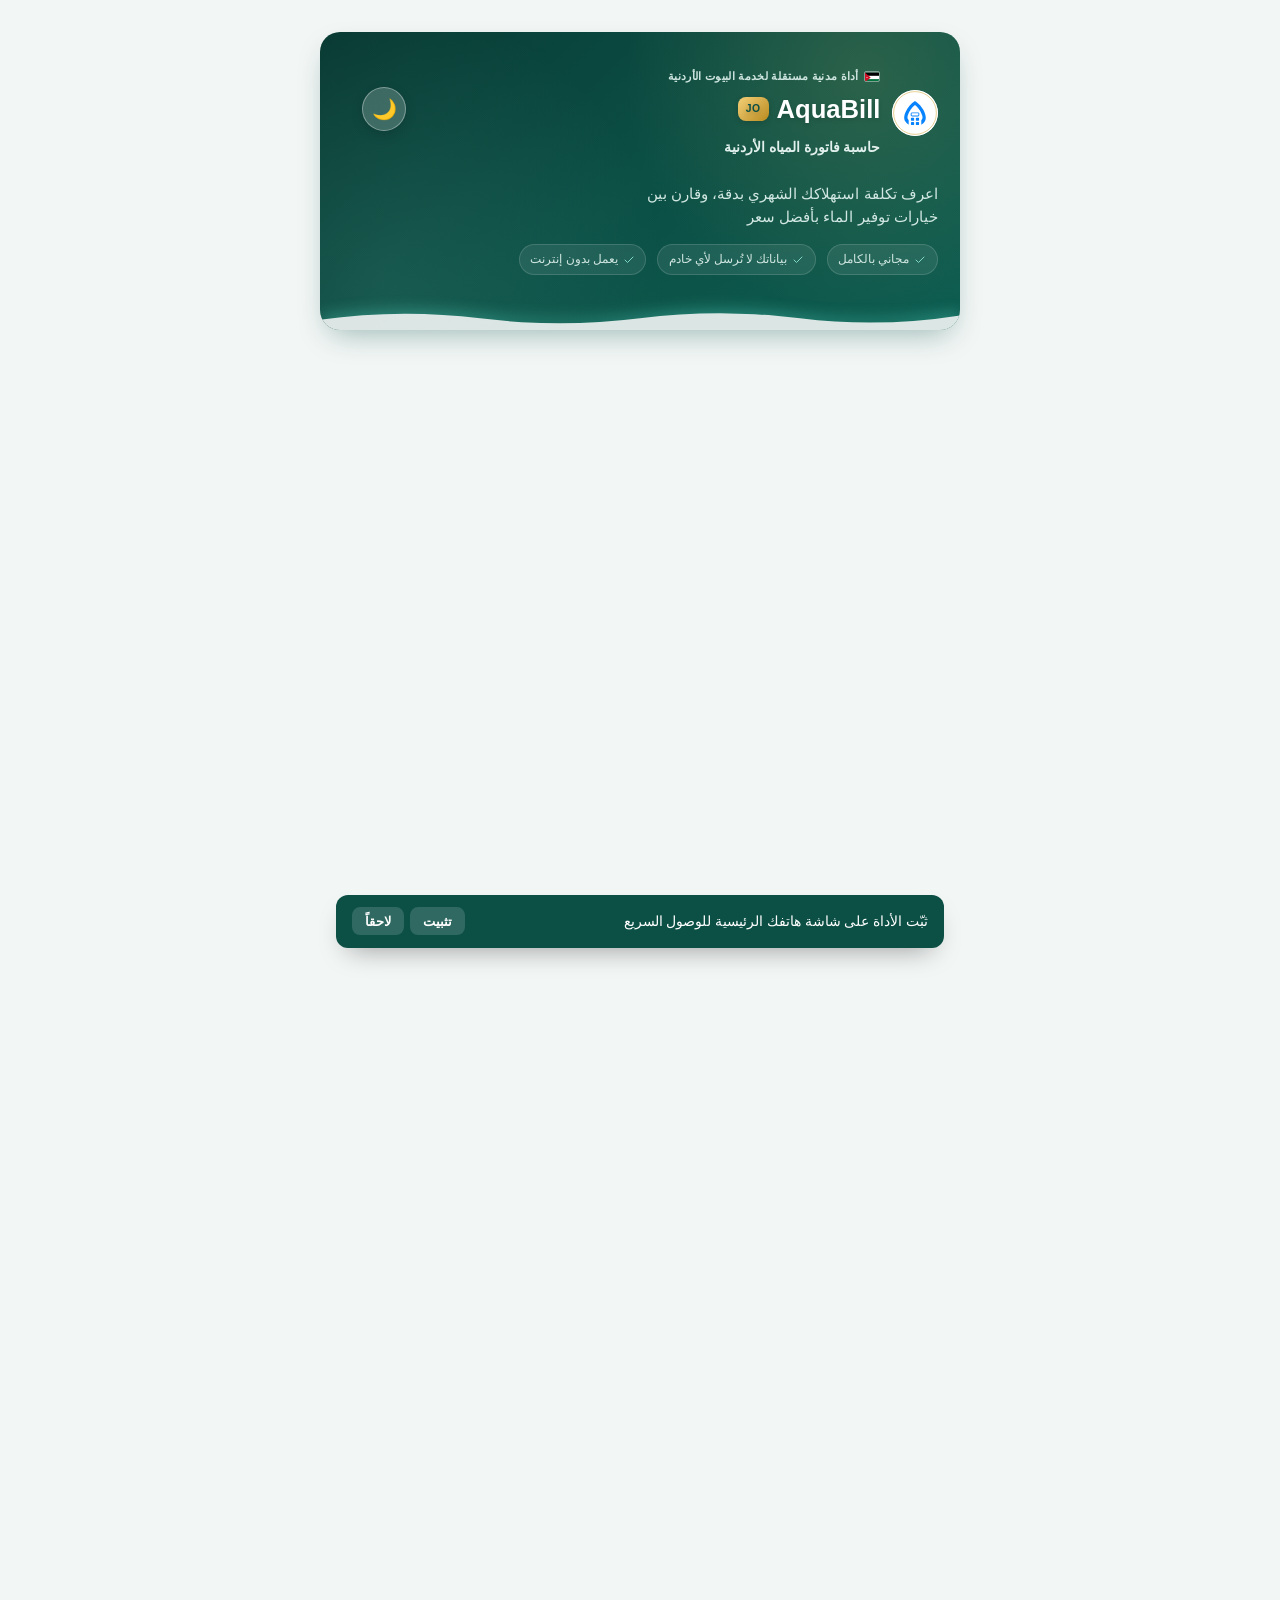
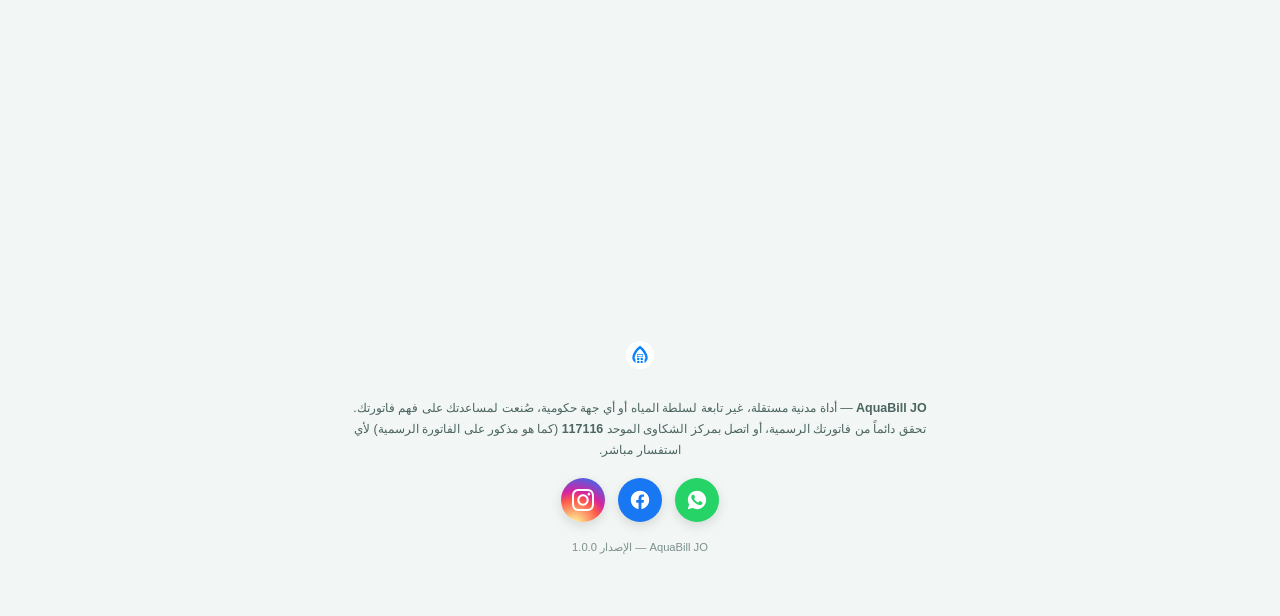
==== commit dd3c9a32: "Security hardening: fix CSP and externalize theme initialization - Hardened CSP: removed 'unsafe-inl" ====
--- a/index.html
+++ b/index.html
@@ -17,7 +17,7 @@
        تتجاهلها المتصفحات كلياً إن وُضعت هنا، وتتطلب رأس HTTP حقيقي من
        الخادم. راجعوا SECURITY.md لبديل Netlify (ملف _headers) إن أردتم
        هذه الحماية الإضافية. -->
-  <meta http-equiv="Content-Security-Policy" content="default-src 'self'; script-src 'self' 'unsafe-inline'; style-src 'self' 'unsafe-inline' https://fonts.googleapis.com; font-src https://fonts.gstatic.com; img-src 'self' data:; connect-src 'self'; base-uri 'self'; form-action 'self'; object-src 'none';">
+  <meta http-equiv="Content-Security-Policy" content="default-src 'self'; script-src 'self'; style-src 'self' https://fonts.googleapis.com; font-src https://fonts.gstatic.com; img-src 'self' data:; connect-src 'self'; base-uri 'self'; form-action 'self'; object-src 'none';">
   <meta name="referrer" content="strict-origin-when-cross-origin">
 
   <!-- ملف الإعدادات المركزي (اسم التطبيق، الإصدار، جدول التعرفة، مفاتيح التخزين).
@@ -27,17 +27,7 @@
 
   <!-- تطبيق فوري للوضع الفاتح/الداكن المحفوظ مسبقاً (إن وُجد) قبل رسم الصفحة،
        لتفادي "وميض" ظهور الوضع الافتراضي ثم تبديله. لا علاقة له بالحسابات. -->
-  <script>
-    (function () {
-      try {
-        var raw = localStorage.getItem(APP_CONFIG.storageKeys.settings);
-        var settings = raw ? JSON.parse(raw) : null;
-        if (settings && (settings.theme === 'dark' || settings.theme === 'light')) {
-          document.documentElement.setAttribute('data-theme', settings.theme);
-        }
-      } catch (e) { /* يُتجاهل بصمت — لن يمنع عرض الصفحة بالوضع الافتراضي */ }
-    })();
-  </script>
+  <script src="theme-init.js"></script>
 
   <!-- ===================== العنوان والوصف ===================== -->
   <title>AquaBill JO — حاسبة فاتورة المياه الأردنية</title>
@@ -125,7 +115,7 @@
     <div class="brandrow">
       <!-- الشعار كـ SVG مضمّن (نفس التصميم متوفر كملف صورة بـ images/logo.png لأي استخدام خارج الصفحة).
            svg متداخل يحافظ على النسب الأصلية للشعار الجديد (قطرة + آلة حاسبة) بدقة كاملة. -->
-<svg class="logomark" style="background-color: #ffffff !important; border-radius: 50%;" viewBox="0 0 512 512" xmlns="http://www.w3.org/2000/svg" role="img" aria-label="شعار AquaBill JO">      <circle cx="256" cy="256" r="256" fill="#fff"/>
+<svg class="logomark" viewBox="0 0 512 512" xmlns="http://www.w3.org/2000/svg" role="img" aria-label="شعار AquaBill JO">      <circle cx="256" cy="256" r="256" fill="#fff"/>
       <circle cx="256" cy="256" r="238" fill="#fff" stroke="#D4A93B" stroke-width="6"/>
         <svg x="106" y="106" width="300" height="300" viewBox="-138 64 700 700" preserveAspectRatio="xMidYMid meet">
           <path fill="#0883fe" d="M211.05026,99.50412c4.71069,0.5799 32.49468,21.3064 38.22433,25.67192c73.44513,55.63467 134.27863,126.18777 178.50469,207.01902c30.86755,55.26016 62.38061,132.37088 63.94906,196.37863c0.37878,20.25116 -2.2033,40.44897 -7.66087,59.94791c-12.48893,43.58054 -39.30731,77.03016 -73.10903,106.27057c-10.21627,8.83454 -23.72416,19.55763 -35.54089,26.09817c0.55483,-12.11015 0.11737,-28.36549 0.12804,-40.82241l0.016,-79.0094c33.75371,-36.4905 38.26701,-68.57439 25.10055,-116.51885c-23.18,-84.39815 -72.89564,-163.86794 -131.92595,-227.90557c-16.25001,-17.63067 -37.04532,-33.89775 -56.13882,-48.47795c-1.24836,-0.16858 -5.66563,3.17265 -6.81796,4.03369c-76.16324,57.16204 -132.13828,140.97976 -167.54367,228.50787c-17.8302,44.08202 -35.40592,99.23388 -5.4357,141.89149c4.63973,6.60457 10.13358,11.97678 14.77812,18.36262l0.41292,0.5815l-0.02134,118.97823c-34.19971,-20.67261 -64.31397,-49.87568 -86.03649,-83.3093c-55.41861,-85.29921 -25.10962,-185.77611 15.97206,-270.40953c51.49855,-106.09132 132.74699,-203.83251 233.14494,-267.28863z M132.49753,398.57203c7.68328,-0.41185 20.72436,0.20112 28.87871,0.24114l60.8239,0.06242c13.11311,-0.01921 26.49829,-0.14884 39.62207,-0.17658c25.8421,-0.05442 61.59105,-6.21939 61.87914,31.03186c0.05335,6.8217 0.18139,13.77836 0.06402,20.623c-0.2454,14.53752 2.35801,31.6411 -8.50911,43.21777c-6.6099,6.93533 -15.071,8.38108 -24.10827,8.42376c-10.00288,0.38945 -22.25707,-0.00533 -32.52669,-0.02667h-64.21367l-40.54767,0.24007c-13.77943,0.10136 -31.87317,2.05926 -43.17455,-7.39946c-12.60043,-10.86713 -10.25788,-29.44847 -10.35338,-44.16737c-0.17712,-27.46604 -2.47111,-50.16963 32.16552,-52.06991zM190.71908,478.36192l72.08474,-0.09603c9.90685,-0.05335 19.84571,0.18139 29.73655,-0.09603c8.11967,-0.2294 8.14634,-9.46939 8.07166,-15.40176l-0.3521,-21.67557c-0.04268,-5.65549 1.13633,-12.72793 -2.52873,-17.39007c-6.1511,-3.2484 -55.55198,-1.63674 -64.95735,-1.61433l-62.73218,0.18139c-7.69021,0.00373 -38.06215,-0.64765 -43.63975,1.18541c-1.29317,1.66608 -1.73917,3.28788 -2.01978,5.37221c-1.155,8.58434 -0.07309,18.31514 -0.03734,27.02164c0.02081,4.94009 -0.5687,10.11491 -0.06882,15.00698c0.18085,1.76584 0.5703,4.08651 2.12541,5.16949c5.30233,3.69173 53.88964,2.31533 64.3177,2.33667z M258.82401,534.60743c8.14634,-0.31476 17.53571,0.29342 25.81543,0.37878c6.09242,0.05868 13.54523,0.13871 19.52562,0.96028c2.82748,0.38945 5.48958,1.55778 7.57551,3.50501c4.89207,4.58265 5.5536,8.88789 5.68697,15.34308c0.18139,8.81854 0.24007,17.78112 0.16005,26.61566c-0.41612,7.01535 0.73621,14.87361 -0.85891,21.76093c-2.67277,11.52332 -13.27849,12.92105 -22.80656,13.10777l-29.3151,-0.12804c-5.45757,-0.02134 -11.73138,0.28275 -17.03423,-0.57083c-6.7166,-1.20568 -12.56895,-7.78891 -12.82502,-14.64955c-0.60284,-15.95659 -0.94961,-32.67607 0.02667,-48.58998c0.90159,-14.59086 11.60334,-17.02356 24.04959,-17.7331z M251.21649,647.64262c15.63116,-1.02963 34.93272,-0.24007 50.60656,0.30409c20.74197,1.4991 15.7432,30.36073 16.13798,44.50347c0.48014,17.18895 1.92589,33.70036 -19.07749,35.87165c-4.88674,0.26674 -11.1392,-0.02134 -16.24467,0.03734c-11.1392,-0.03201 -45.96522,3.9478 -47.65104,-13.40119c-1.31238,-13.48655 -1.0403,-39.07257 0.1067,-53.43404c0.61884,-7.7729 8.75985,-12.83036 16.12197,-13.88133z M150.90763,535.21027c18.92011,-0.90693 38.91893,-2.83281 38.35397,22.56649c-0.50788,14.27611 1.05524,31.47572 -0.73034,45.40506c-1.78878,13.95068 -23.04503,13.5559 -33.13327,12.93706c-3.61597,-0.22406 -7.37599,-0.05335 -10.94128,-0.08536c-8.1234,0.05868 -27.98458,1.48843 -33.07672,-4.73203c-8.76732,-12.63297 -4.19641,-34.72999 -5.32313,-48.96875c-2.65143,-33.50831 21.43763,-26.46095 44.85077,-27.12247z M123.79316,647.71731c14.60954,-1.29637 33.29811,-0.05335 48.03675,0.04268c20.16847,0.33076 18.28366,22.85458 17.51864,37.16803c-0.96508,18.05853 5.94304,38.83251 -16.8139,43.08439c-11.04478,0.15471 -22.09062,0.21873 -33.13647,0.19206c-23.08504,0.00533 -33.88815,0.58684 -32.91294,-27.75732c0.12003,-11.85941 -0.55109,-23.80418 0.3537,-35.64225c0.80396,-10.50969 6.78969,-15.49779 16.95421,-17.08758z"/>
@@ -154,7 +144,7 @@
       </div>
 
       <!-- زر تبديل الوضع الفاتح/الداكن يدوياً؛ منطق الحفظ والتبديل في script.js -->
-    <button type="button" class="btn-theme-toggle" id="themeToggle" onclick="toggleTheme()" aria-label="تبديل الوضع">
+    <button type="button" class="btn-theme-toggle" id="themeToggle" aria-label="تبديل الوضع">
   <span class="theme-icon">🌙</span>
 </button>
     </div>
@@ -234,7 +224,7 @@
         </span>
       </h2>
     <label for="consumption">الاستهلاك الشهري المتوقع (م³)</label>
-<input type="number" id="consumption" min="0" step="0.5" placeholder="أدخل كمية الاستهلاك" inputmode="decimal" oninput="calcAll()">
+<input type="number" id="consumption" min="0" step="0.5" placeholder="أدخل كمية الاستهلاك" inputmode="decimal">
 <div id="consumption-warning" class="warning-badge" role="alert">
   <span class="warning-icon">⚠️</span>
   هذا رقم كبير جداً للإستهلاك خلال الشهر
@@ -250,7 +240,7 @@
       <!-- 🔴 3. التعديل هنا: استبدال 2.73 د.أ بـ - -->
       <span id="totalOut">0.00</span>
       <!-- 🔴 4. التعديل هنا: إضافة style="display: none;" لملاحظة المقطوعية لإخفائها افتراضياً -->
-      <small id="flatFeeHint" style="display: none; font-size: 0.8em; opacity: 0.85; margin-right: 4px;">(رسوم المقطوعية)</small>
+      <small id="flatFeeHint">(رسوم المقطوعية)</small>
     </div>
   </div>
 </div>
@@ -275,11 +265,11 @@
       <div class="row">
             <div>
           <label for="tankerQty">سعة الصهريج (م³)</label>
-          <input type="number" id="tankerQty" min="1" step="0.5" placeholder="مثال: 3 أو 4" inputmode="decimal" oninput="calcAll()">
+          <input type="number" id="tankerQty" min="1" step="0.5" placeholder="مثال: 3 أو 4" inputmode="decimal">
             </div>
      <div>
           <label for="tankerPrice">تكلفة صهريج المياه (د.أ)</label>
-          <input type="number" id="tankerPrice" min="0" step="0.5" placeholder="أدخل السعر بالدينار" inputmode="decimal" oninput="calcAll()">
+          <input type="number" id="tankerPrice" min="0" step="0.5" placeholder="أدخل السعر بالدينار" inputmode="decimal">
      </div>
       </div>
       <p class="hint">صهريج المياه: مركبة متنقلة تعبئ الماء من الآبار أو الينابيع وتوصله لمنزلك عند نقص التزويد أو الانقطاع.</p>
@@ -363,8 +353,8 @@
 <div class="pwa-toast" id="pwaToast">
   <span>ثبّت الأداة على شاشة هاتفك الرئيسية للوصول السريع</span>
   <div class="pwa-toast-actions">
-    <button onclick="installApp()">تثبيت</button>
-    <button onclick="hideInstallToast()">لاحقاً</button>
+    <button>تثبيت</button>
+    <button>لاحقاً</button>
   </div>
 </div>
 
--- a/style.css
+++ b/style.css
@@ -279,7 +279,14 @@
   margin-bottom: 1.5rem;
 }
 
-.logomark{ width: 46px; height: 46px; flex: none; border-radius: 50%; overflow: hidden; }
+.logomark{ width: 46px; height: 46px; flex: none; border-radius: 50%; overflow: hidden; background-color: #ffffff; }
+
+#flatFeeHint {
+  display: none;
+  font-size: 0.8em;
+  opacity: 0.85;
+  margin-right: 4px;
+}
 
 .brandtext .eyebrow .flagchip{
   display: inline-flex;
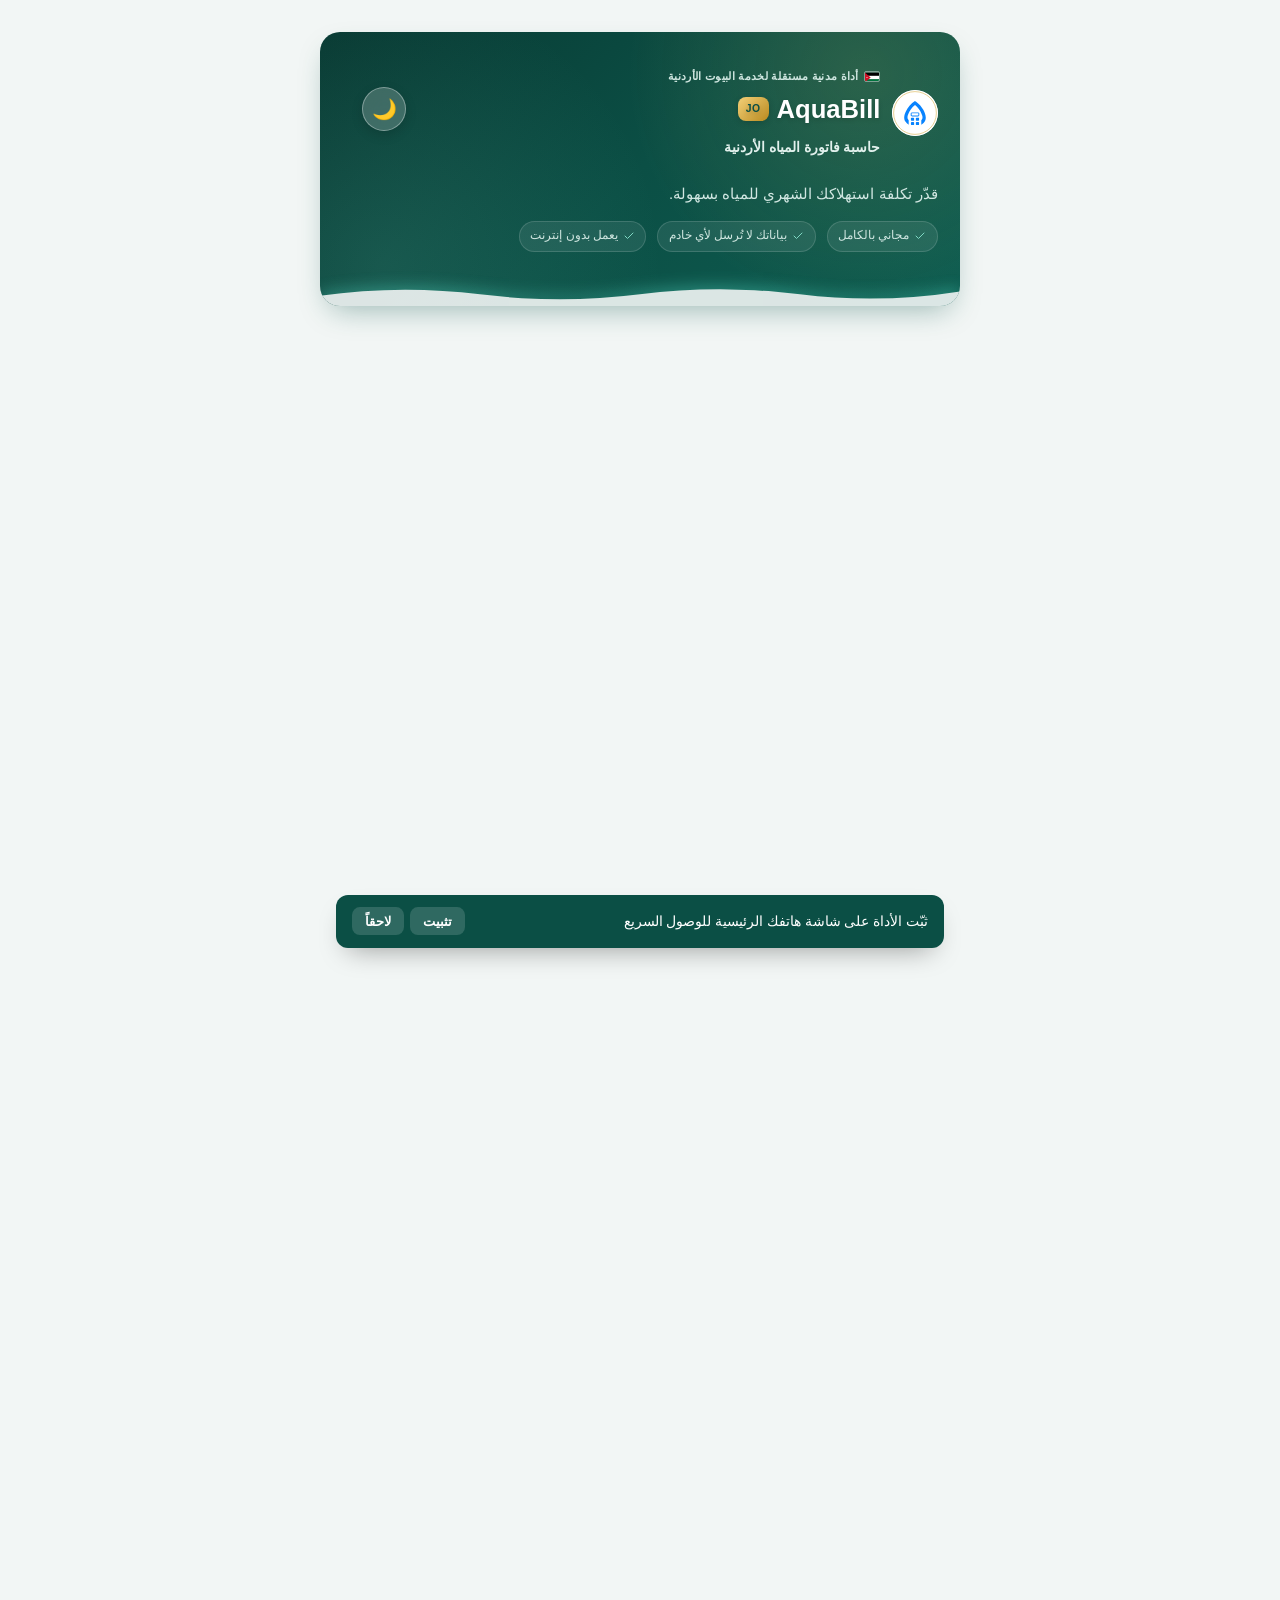
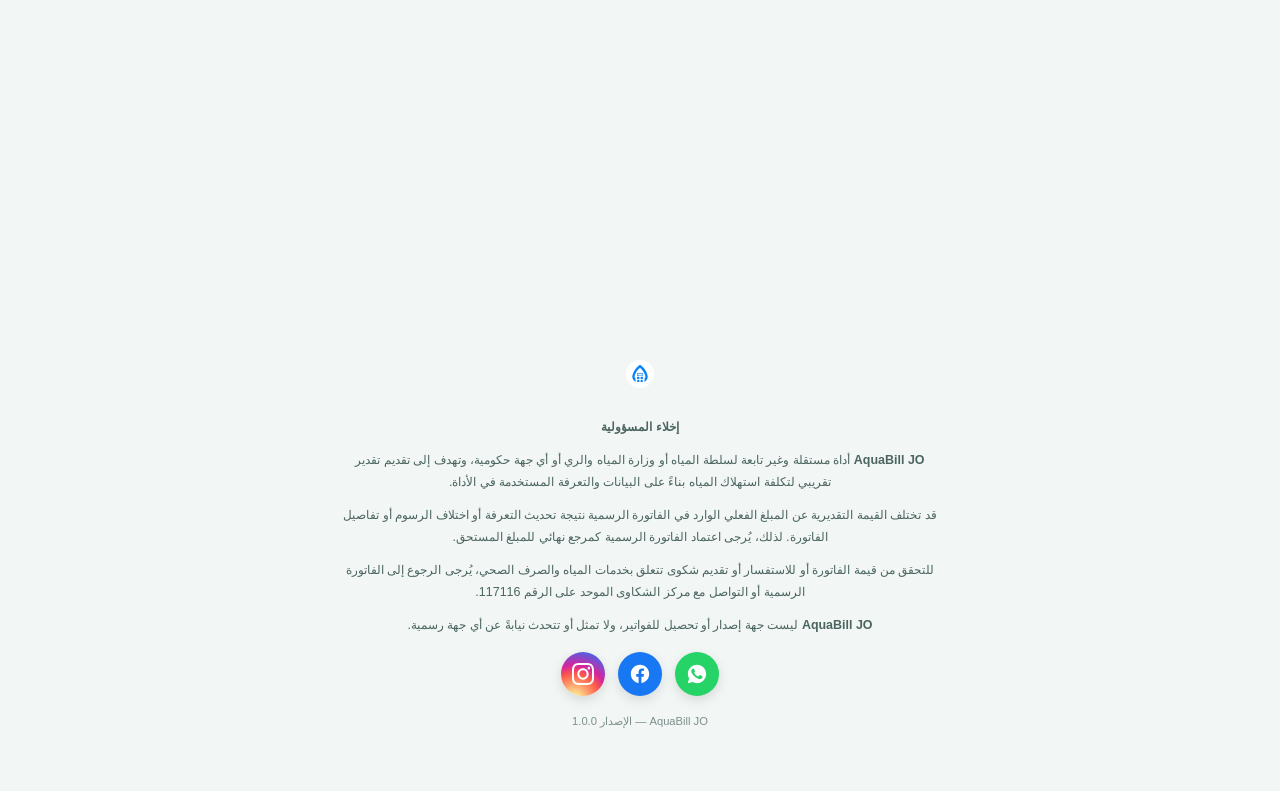
==== commit c78b540e: "Update Arabic copy and legal disclaimer" ====
--- a/index.html
+++ b/index.html
@@ -148,7 +148,7 @@
   <span class="theme-icon">🌙</span>
 </button>
     </div>
-    <p>اعرف تكلفة استهلاكك الشهري بدقة، وقارن بين خيارات توفير الماء بأفضل سعر</p>
+    <p>قدّر تكلفة استهلاكك الشهري للمياه بسهولة.</p>
 
     <!-- شارات ثقة قصيرة: تعزّز مصداقية أداة مستقلة (لا جهة رسمية خلفها) بحقائق فعلية بدل شعارات -->
     <ul class="trust-badges">
@@ -183,7 +183,7 @@
     </span>
     <span class="titlewrap">
       <span class="eyebrow2">الخطوة 1 من 3</span>
-      <span class="titletext">جدول التعرفة الرسمية</span>
+      <span class="titletext">تعرفة المياه والصرف الصحي المستخدمة في التقدير</span>
     </span>
   </h2>
   
@@ -205,7 +205,7 @@
       <tr><td>فوق 42</td><td>2.20 د</td><td>1.20 د</td></tr>
     </tbody>
   </table>
-  <p class="hint">الأسعار الموضحة ثابتة وهي التعرفة الرسمية المعتمدة من (مياهنا / اليرموك / العقبة).</p>
+  <p class="hint">التعرفة المعروضة في هذه الأداة مستخدمة لأغراض التقدير، وقد تخضع للتحديث أو التغيير. قد تختلف القيمة التقديرية عن المبلغ الوارد في الفاتورة الرسمية، لذا يُرجى الرجوع إلى الفاتورة الرسمية للتحقق من المبلغ المستحق.</p>
 </div>
 
 
@@ -220,7 +220,7 @@
         </span>
         <span class="titlewrap">
           <span class="eyebrow2">الخطوة 2 من 3</span>
-          <span class="titletext">قدّر فاتورتك الشهرية</span>
+          <span class="titletext">قدّر تكلفة استهلاكك الشهري</span>
         </span>
       </h2>
     <label for="consumption">الاستهلاك الشهري المتوقع (م³)</label>
@@ -235,7 +235,7 @@
   <!-- 🔴 2. التعديل هنا: استبدال 0.23 د بـ - -->
   <div class="line"><span>تكلفة الصرف الصحي</span><span id="sewageOut">0.00</span></div>
   <div class="total">
-    <span>إجمالي الفاتورة المتوقعة</span>
+    <span>إجمالي التكلفة التقديرية</span>
     <div>
       <!-- 🔴 3. التعديل هنا: استبدال 2.73 د.أ بـ - -->
       <span id="totalOut">0.00</span>
@@ -322,8 +322,11 @@
         <path fill="#0883fe" d="M211.05026,99.50412c4.71069,0.5799 32.49468,21.3064 38.22433,25.67192c73.44513,55.63467 134.27863,126.18777 178.50469,207.01902c30.86755,55.26016 62.38061,132.37088 63.94906,196.37863c0.37878,20.25116 -2.2033,40.44897 -7.66087,59.94791c-12.48893,43.58054 -39.30731,77.03016 -73.10903,106.27057c-10.21627,8.83454 -23.72416,19.55763 -35.54089,26.09817c0.55483,-12.11015 0.11737,-28.36549 0.12804,-40.82241l0.016,-79.0094c33.75371,-36.4905 38.26701,-68.57439 25.10055,-116.51885c-23.18,-84.39815 -72.89564,-163.86794 -131.92595,-227.90557c-16.25001,-17.63067 -37.04532,-33.89775 -56.13882,-48.47795c-1.24836,-0.16858 -5.66563,3.17265 -6.81796,4.03369c-76.16324,57.16204 -132.13828,140.97976 -167.54367,228.50787c-17.8302,44.08202 -35.40592,99.23388 -5.4357,141.89149c4.63973,6.60457 10.13358,11.97678 14.77812,18.36262l0.41292,0.5815l-0.02134,118.97823c-34.19971,-20.67261 -64.31397,-49.87568 -86.03649,-83.3093c-55.41861,-85.29921 -25.10962,-185.77611 15.97206,-270.40953c51.49855,-106.09132 132.74699,-203.83251 233.14494,-267.28863z M132.49753,398.57203c7.68328,-0.41185 20.72436,0.20112 28.87871,0.24114l60.8239,0.06242c13.11311,-0.01921 26.49829,-0.14884 39.62207,-0.17658c25.8421,-0.05442 61.59105,-6.21939 61.87914,31.03186c0.05335,6.8217 0.18139,13.77836 0.06402,20.623c-0.2454,14.53752 2.35801,31.6411 -8.50911,43.21777c-6.6099,6.93533 -15.071,8.38108 -24.10827,8.42376c-10.00288,0.38945 -22.25707,-0.00533 -32.52669,-0.02667h-64.21367l-40.54767,0.24007c-13.77943,0.10136 -31.87317,2.05926 -43.17455,-7.39946c-12.60043,-10.86713 -10.25788,-29.44847 -10.35338,-44.16737c-0.17712,-27.46604 -2.47111,-50.16963 32.16552,-52.06991zM190.71908,478.36192l72.08474,-0.09603c9.90685,-0.05335 19.84571,0.18139 29.73655,-0.09603c8.11967,-0.2294 8.14634,-9.46939 8.07166,-15.40176l-0.3521,-21.67557c-0.04268,-5.65549 1.13633,-12.72793 -2.52873,-17.39007c-6.1511,-3.2484 -55.55198,-1.63674 -64.95735,-1.61433l-62.73218,0.18139c-7.69021,0.00373 -38.06215,-0.64765 -43.63975,1.18541c-1.29317,1.66608 -1.73917,3.28788 -2.01978,5.37221c-1.155,8.58434 -0.07309,18.31514 -0.03734,27.02164c0.02081,4.94009 -0.5687,10.11491 -0.06882,15.00698c0.18085,1.76584 0.5703,4.08651 2.12541,5.16949c5.30233,3.69173 53.88964,2.31533 64.3177,2.33667z M258.82401,534.60743c8.14634,-0.31476 17.53571,0.29342 25.81543,0.37878c6.09242,0.05868 13.54523,0.13871 19.52562,0.96028c2.82748,0.38945 5.48958,1.55778 7.57551,3.50501c4.89207,4.58265 5.5536,8.88789 5.68697,15.34308c0.18139,8.81854 0.24007,17.78112 0.16005,26.61566c-0.41612,7.01535 0.73621,14.87361 -0.85891,21.76093c-2.67277,11.52332 -13.27849,12.92105 -22.80656,13.10777l-29.3151,-0.12804c-5.45757,-0.02134 -11.73138,0.28275 -17.03423,-0.57083c-6.7166,-1.20568 -12.56895,-7.78891 -12.82502,-14.64955c-0.60284,-15.95659 -0.94961,-32.67607 0.02667,-48.58998c0.90159,-14.59086 11.60334,-17.02356 24.04959,-17.7331z M251.21649,647.64262c15.63116,-1.02963 34.93272,-0.24007 50.60656,0.30409c20.74197,1.4991 15.7432,30.36073 16.13798,44.50347c0.48014,17.18895 1.92589,33.70036 -19.07749,35.87165c-4.88674,0.26674 -11.1392,-0.02134 -16.24467,0.03734c-11.1392,-0.03201 -45.96522,3.9478 -47.65104,-13.40119c-1.31238,-13.48655 -1.0403,-39.07257 0.1067,-53.43404c0.61884,-7.7729 8.75985,-12.83036 16.12197,-13.88133z M150.90763,535.21027c18.92011,-0.90693 38.91893,-2.83281 38.35397,22.56649c-0.50788,14.27611 1.05524,31.47572 -0.73034,45.40506c-1.78878,13.95068 -23.04503,13.5559 -33.13327,12.93706c-3.61597,-0.22406 -7.37599,-0.05335 -10.94128,-0.08536c-8.1234,0.05868 -27.98458,1.48843 -33.07672,-4.73203c-8.76732,-12.63297 -4.19641,-34.72999 -5.32313,-48.96875c-2.65143,-33.50831 21.43763,-26.46095 44.85077,-27.12247z M123.79316,647.71731c14.60954,-1.29637 33.29811,-0.05335 48.03675,0.04268c20.16847,0.33076 18.28366,22.85458 17.51864,37.16803c-0.96508,18.05853 5.94304,38.83251 -16.8139,43.08439c-11.04478,0.15471 -22.09062,0.21873 -33.13647,0.19206c-23.08504,0.00533 -33.88815,0.58684 -32.91294,-27.75732c0.12003,-11.85941 -0.55109,-23.80418 0.3537,-35.64225c0.80396,-10.50969 6.78969,-15.49779 16.95421,-17.08758z"/>
       </svg>
     </svg>
-    <p><strong>AquaBill JO</strong> — أداة مدنية مستقلة، غير تابعة لسلطة المياه أو أي جهة حكومية، صُنعت لمساعدتك على فهم فاتورتك.<br>
-    تحقق دائماً من فاتورتك الرسمية، أو اتصل بمركز الشكاوى الموحد <strong>117116</strong> (كما هو مذكور على الفاتورة الرسمية) لأي استفسار مباشر.</p>
+    <p><strong>إخلاء المسؤولية</strong></p>
+    <p><strong>AquaBill JO</strong> أداة مستقلة وغير تابعة لسلطة المياه أو وزارة المياه والري أو أي جهة حكومية، وتهدف إلى تقديم تقدير تقريبي لتكلفة استهلاك المياه بناءً على البيانات والتعرفة المستخدمة في الأداة.</p>
+    <p>قد تختلف القيمة التقديرية عن المبلغ الفعلي الوارد في الفاتورة الرسمية نتيجة تحديث التعرفة أو اختلاف الرسوم أو تفاصيل الفاتورة. لذلك، يُرجى اعتماد الفاتورة الرسمية كمرجع نهائي للمبلغ المستحق.</p>
+    <p>للتحقق من قيمة الفاتورة أو للاستفسار أو تقديم شكوى تتعلق بخدمات المياه والصرف الصحي، يُرجى الرجوع إلى الفاتورة الرسمية أو التواصل مع مركز الشكاوى الموحد على الرقم 117116.</p>
+    <p><strong>AquaBill JO</strong> ليست جهة إصدار أو تحصيل للفواتير، ولا تمثل أو تتحدث نيابةً عن أي جهة رسمية.</p>
    <!-- أزرار مشاركة وسائل التواصل الأنيقة -->
 <div class="social-share-group">
   <!-- WhatsApp -->
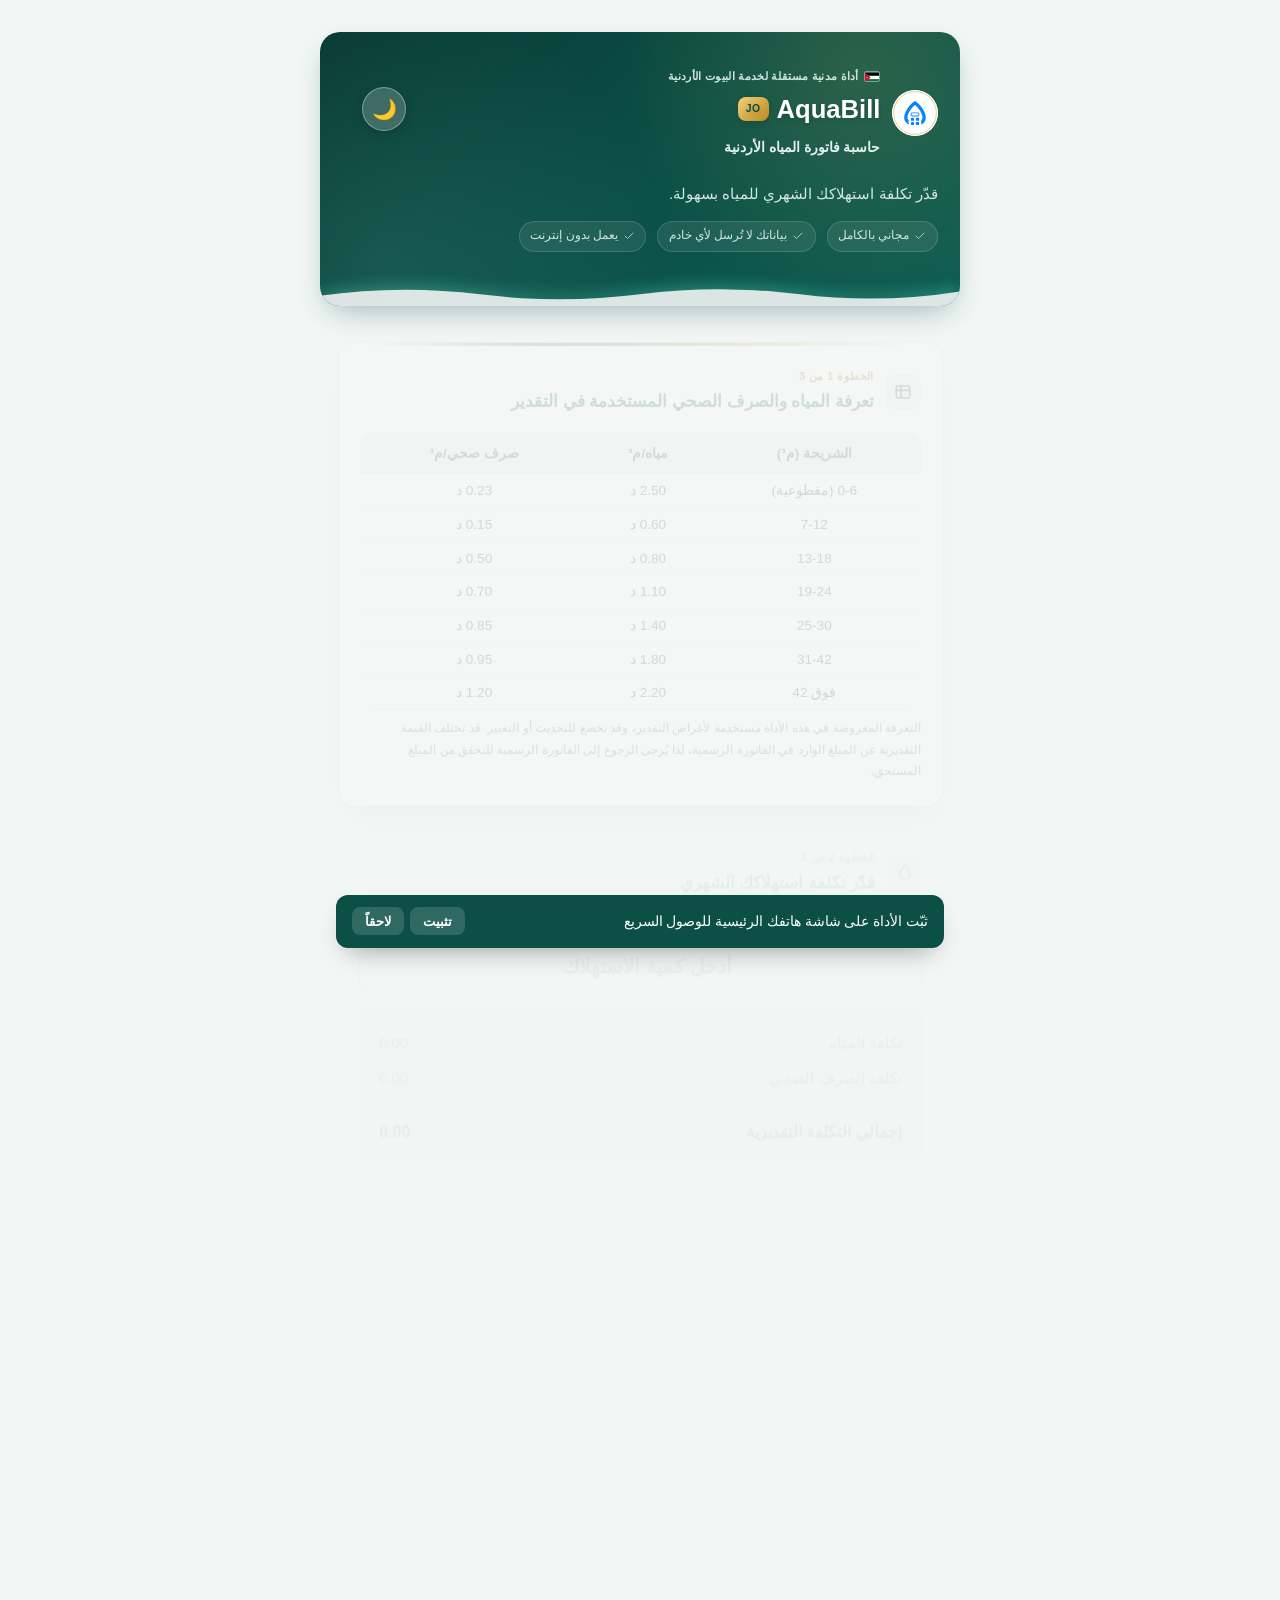
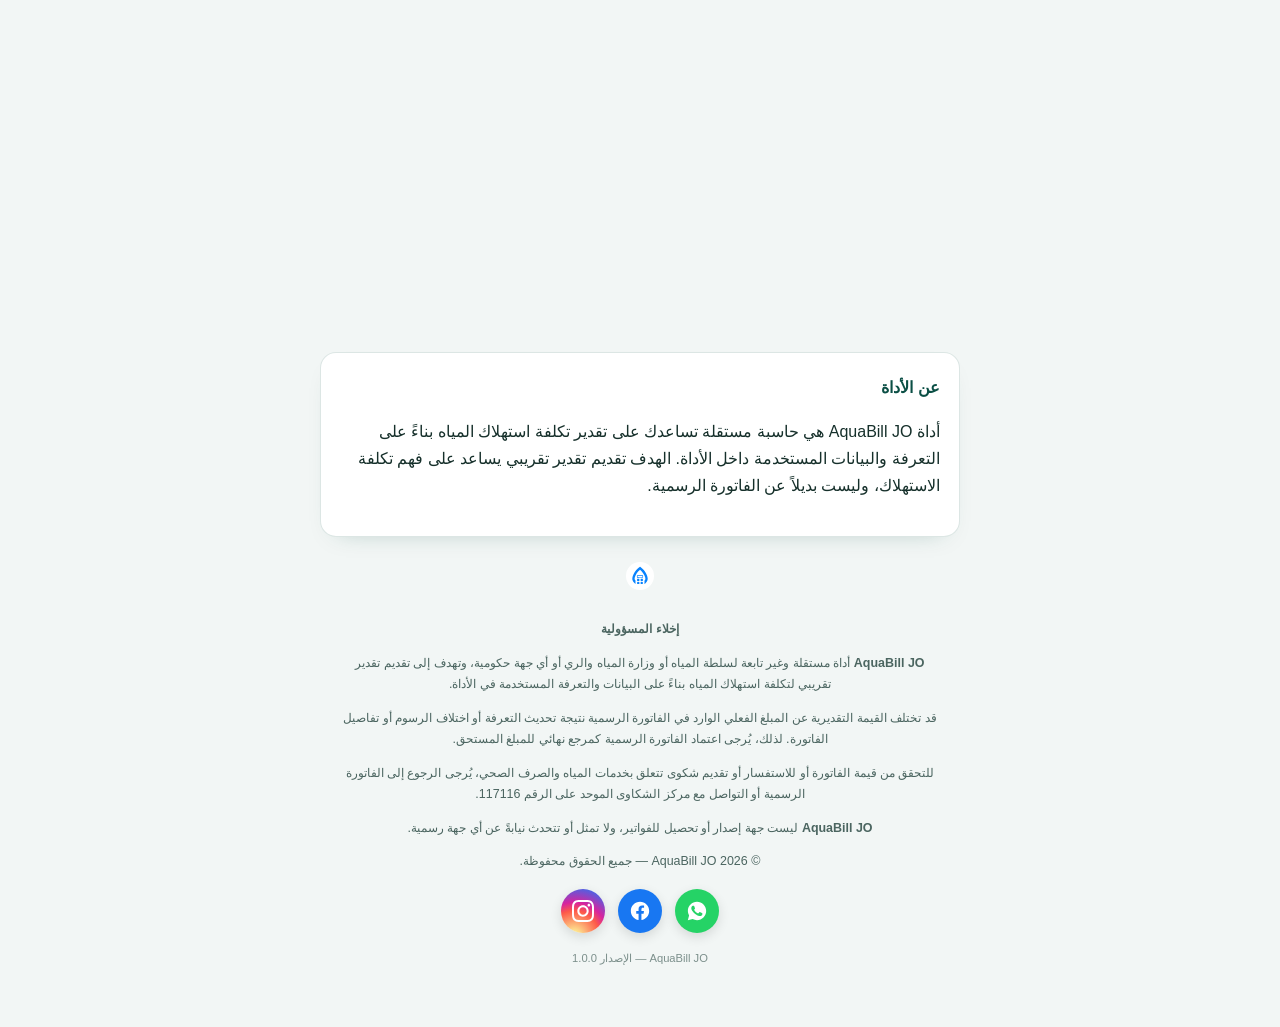
==== commit 9a3b3dcd: "Cleanup: remove dead code, minified files, unused config properties; add about section, copyright; u" ====
--- a/index.html
+++ b/index.html
@@ -263,14 +263,14 @@
         </span>
       </h2>
       <div class="row">
-            <div>
+        <div>
           <label for="tankerQty">سعة الصهريج (م³)</label>
           <input type="number" id="tankerQty" min="1" step="0.5" placeholder="مثال: 3 أو 4" inputmode="decimal">
-            </div>
-     <div>
+        </div>
+        <div>
           <label for="tankerPrice">تكلفة صهريج المياه (د.أ)</label>
           <input type="number" id="tankerPrice" min="0" step="0.5" placeholder="أدخل السعر بالدينار" inputmode="decimal">
-     </div>
+        </div>
       </div>
       <p class="hint">صهريج المياه: مركبة متنقلة تعبئ الماء من الآبار أو الينابيع وتوصله لمنزلك عند نقص التزويد أو الانقطاع.</p>
       <div class="compare">
@@ -314,6 +314,12 @@
 
   </main>
 
+  <!-- ===================== عن الأداة ===================== -->
+  <section class="card about-section" id="about">
+    <h2>عن الأداة</h2>
+    <p>أداة AquaBill JO هي حاسبة مستقلة تساعدك على تقدير تكلفة استهلاك المياه بناءً على التعرفة والبيانات المستخدمة داخل الأداة. الهدف تقديم تقدير تقريبي يساعد على فهم تكلفة الاستهلاك، وليست بديلاً عن الفاتورة الرسمية.</p>
+  </section>
+
   <!-- ===================== التذييل: إخلاء المسؤولية والمشاركة ===================== -->
   <footer>
     <svg class="footer-logo" width="28" height="28" viewBox="0 0 512 512">
@@ -327,6 +333,7 @@
     <p>قد تختلف القيمة التقديرية عن المبلغ الفعلي الوارد في الفاتورة الرسمية نتيجة تحديث التعرفة أو اختلاف الرسوم أو تفاصيل الفاتورة. لذلك، يُرجى اعتماد الفاتورة الرسمية كمرجع نهائي للمبلغ المستحق.</p>
     <p>للتحقق من قيمة الفاتورة أو للاستفسار أو تقديم شكوى تتعلق بخدمات المياه والصرف الصحي، يُرجى الرجوع إلى الفاتورة الرسمية أو التواصل مع مركز الشكاوى الموحد على الرقم 117116.</p>
     <p><strong>AquaBill JO</strong> ليست جهة إصدار أو تحصيل للفواتير، ولا تمثل أو تتحدث نيابةً عن أي جهة رسمية.</p>
+    <p>© 2026 AquaBill JO — جميع الحقوق محفوظة.</p>
    <!-- أزرار مشاركة وسائل التواصل الأنيقة -->
 <div class="social-share-group">
   <!-- WhatsApp -->
